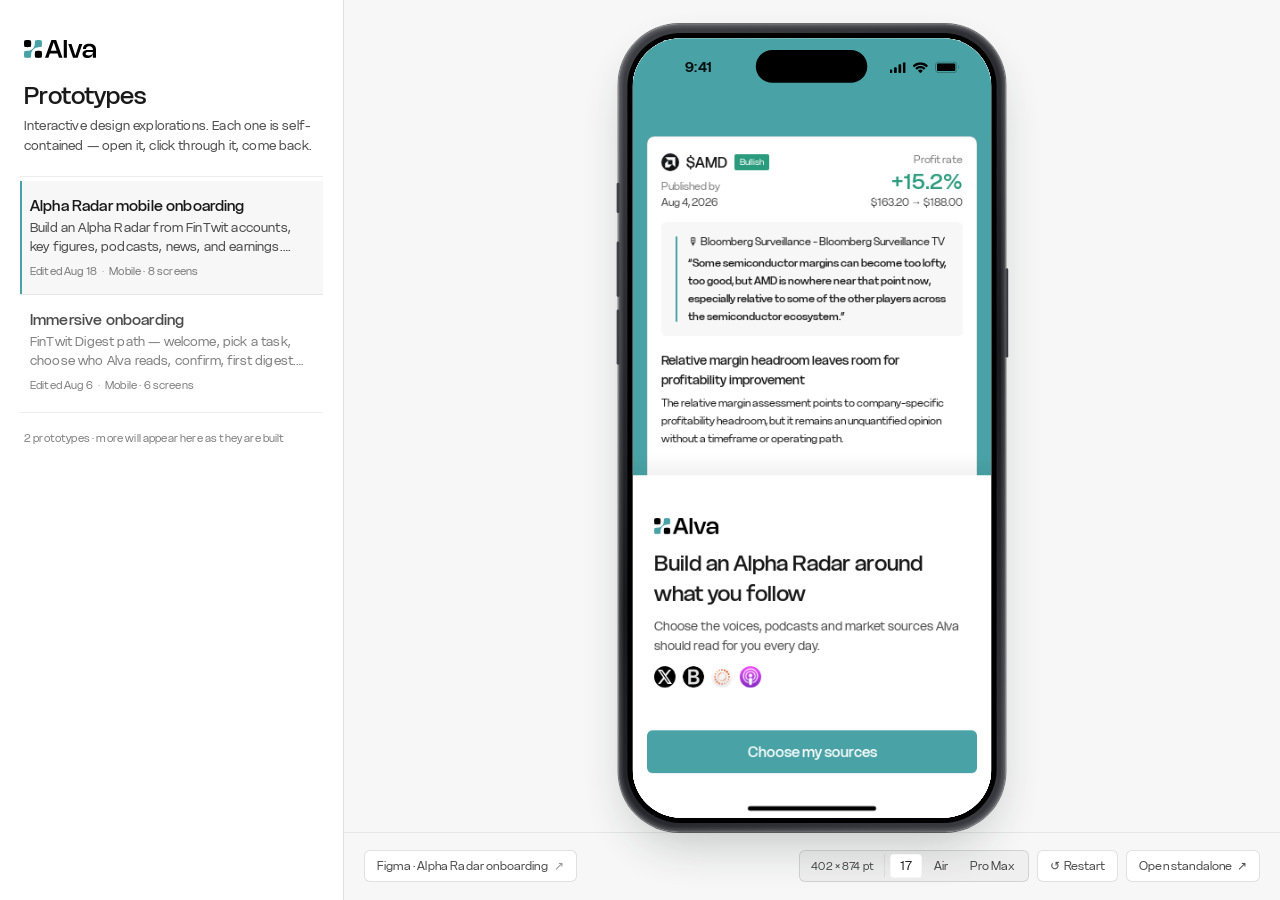
==== index.html @ 8ded88da "Flatten the shell so the mockup is the only thing with depth The page carried five gradients — two t" ====
<!DOCTYPE html>
<html lang="en">
<head>
<meta charset="UTF-8">
<meta name="viewport" content="width=device-width, initial-scale=1, viewport-fit=cover, user-scalable=no">
<title>Alva · Prototypes</title>
<meta name="description" content="Interactive design prototypes for Alva — a list on the left, the running prototype on the right.">
<meta name="theme-color" content="#ffffff">
<link rel="icon" href="assets/logo-portrait2.svg" type="image/svg+xml">
<link rel="preload" href="assets/fonts/Delight-Regular.ttf" as="font" type="font/ttf" crossorigin>
<link rel="preload" href="assets/fonts/Delight-Medium.ttf" as="font" type="font/ttf" crossorigin>
<link rel="stylesheet" href="shell.css?v=12">
</head>
<body>

<!-- ═══════════════════════════════════════════════════════════
     One page, two layouts.

     ≥ 900px  → sidebar (the list) + stage (the running prototype)
     < 900px  → two views, list ⇄ prototype, switched by the hash,
                so the browser's own back gesture is the way back

     Each prototype runs inside an iframe sized to one real iPhone
     screen — which iPhone is the device switcher's business. The bezel
     around it is drawn here, by the shell — so the prototype itself is
     always in its full-screen mode and never renders a mockup of its
     own.
     ═══════════════════════════════════════════════════════════ -->

<div class="shell" id="shell">

  <!-- ── The list ── -->
  <aside class="sidebar" id="sidebar">
    <div class="sidebar-scroll">

      <header class="sb-head">
        <div class="wordmark">
          <img src="assets/wordmark-symbol.svg" class="wm-symbol" alt="">
          <img src="assets/wordmark-text.svg" class="wm-text" alt="Alva">
        </div>
        <h1>Prototypes</h1>
        <p class="sb-sub">Interactive design explorations. Each one is self-contained — open it, click through it, come back.</p>
      </header>

      <nav class="proto-list" id="protoList" aria-label="Prototypes"></nav>

      <p class="sb-foot" id="sbFoot"></p>

    </div>
  </aside>

  <!-- ── The running prototype ── -->
  <main class="stage" id="stage">

    <div class="stage-fit" id="stageFit">
      <div class="phone" aria-hidden="false">
        <div class="phone-buttons" aria-hidden="true">
          <span class="pb pb-action"></span>
          <span class="pb pb-volup"></span>
          <span class="pb pb-voldown"></span>
          <span class="pb pb-power"></span>
        </div>
        <div class="phone-screen" id="phoneScreen">
          <!-- shell.js mounts a fresh <iframe> here on every selection -->
        </div>
      </div>
    </div>

    <!-- Desktop-only stage chrome, outside the phone -->
    <div class="stage-bar stage-bar-left">
      <a class="stage-pill" id="figmaPill" href="#" target="_blank" rel="noopener" hidden>
        <span id="figmaPillText">Figma source</span><span class="pill-ico">↗</span>
      </a>
    </div>
    <div class="stage-bar stage-bar-right">
      <div class="device-group" role="radiogroup" aria-label="Phone size" id="deviceGroup">
        <span class="dg-readout" id="deviceReadout"></span>
        <!-- shell.js renders one segment per entry in DEVICES -->
      </div>
      <div class="stage-actions">
        <button class="stage-pill" id="restartPill">↺&nbsp; Restart</button>
        <a class="stage-pill" id="standalonePill" href="#" target="_blank" rel="noopener">Open standalone&nbsp; ↗</a>
      </div>
    </div>

  </main>

</div>

<script src="shell.js?v=12"></script>
</body>
</html>
---- shell.css ----
/* ═══════════════════════════════════════════════════════════
   Alva · Prototypes — the single-page shell

   Two layouts, one page:

   ≥ 900px   sidebar (the list) + stage (the running prototype).
             The stage draws the iPhone bezel; the iframe inside it is
             exactly one phone screen, at whichever iPhone the device
             switcher is set to. --screen-w / --screen-h are the single
             source of that size; everything else derives from them.

   < 900px   two views, list ⇄ prototype, swapped by [data-view] on
             <html>. The prototype fills the viewport with no bezel and
             no added chrome — it is already running on a phone — and
             the browser's own back gesture is the way back.

   The prototypes keep their own CSS/JS and their own document, so they
   can never collide with each other or with this shell.
   ═══════════════════════════════════════════════════════════ */

@font-face {
  font-family: 'Delight';
  src: url('assets/fonts/Delight-Regular.ttf') format('truetype');
  font-weight: 400;
  font-display: swap;
}
@font-face {
  font-family: 'Delight';
  src: url('assets/fonts/Delight-Medium.ttf') format('truetype');
  font-weight: 500;
  font-display: swap;
}

:root {
  --m1: #49a3a6;
  --n9: rgba(0, 0, 0, 0.9);
  --n7: rgba(0, 0, 0, 0.7);
  --n5: rgba(0, 0, 0, 0.5);
  --n3: rgba(0, 0, 0, 0.3);
  --l07: rgba(0, 0, 0, 0.07);
  --l12: rgba(0, 0, 0, 0.12);
  --br03: rgba(0, 0, 0, 0.03);
  --r-ct-l: 8px;
  --r-btn-m: 6px;
  --ease: cubic-bezier(0.32, 0.72, 0, 1);

  --sidebar-w: 344px;

  /* The mounted device. shell.js overwrites this pair from DEVICES; the
     values here are the default (iPhone 17) so the stage is right on the
     first paint, before any script has run. */
  --screen-w: 402px;
  --screen-h: 874px;

  /* A real iPhone's bezel is a uniform border of the same thickness on
     every model in a generation, so this is a constant, not a per-device
     number — the phone box is only ever the screen plus that border. */
  --bezel: 16px;
  --phone-w: calc(var(--screen-w) + 2 * var(--bezel));
  --phone-h: calc(var(--screen-h) + 2 * var(--bezel));

  /* Flat surfaces. The page used to carry five gradients — two teal radials
     on the stage, one on the sidebar, and two vertical washes — which put
     atmosphere everywhere and so left the phone nothing to stand out
     against. The only depth on the page now is the mockup's own shadow, and
     separation is hairlines. This is a token over white, not a new colour:
     br03 lands on #f7f7f7. */
  --stage-bg: var(--br03);
}

* { margin: 0; padding: 0; box-sizing: border-box; }

html, body { height: 100%; }

body {
  font-family: 'Delight', -apple-system, 'SF Pro Text', 'Helvetica Neue', Arial, sans-serif;
  letter-spacing: 0.01em;
  color: var(--n9);
  background: #fff;
  overflow: hidden;
  -webkit-font-smoothing: antialiased;
  -webkit-tap-highlight-color: transparent;
}

img { display: block; -webkit-user-drag: none; }
button { font: inherit; color: inherit; border: 0; background: none; cursor: pointer; }
[hidden] { display: none !important; }

/* ─────────────────────────────────────────────
   Frame
   ───────────────────────────────────────────── */

.shell {
  position: fixed;
  inset: 0;
  display: grid;
  grid-template-columns: var(--sidebar-w) minmax(0, 1fr);
}

/* ─────────────────────────────────────────────
   Sidebar — the list
   ───────────────────────────────────────────── */

.sidebar {
  position: relative;
  overflow: hidden;
  border-right: 0.5px solid var(--l12);
  background: #fff;
}
.sidebar-scroll {
  height: 100%;
  overflow-y: auto;
  overscroll-behavior: contain;
  padding: 40px 20px 28px;
}

/* The header, the list and the footer are three bands, and a line is what
   says so. */
.sb-head {
  padding: 0 4px 20px;
  margin-bottom: 4px;
  border-bottom: 0.5px solid var(--l07);
}
.wordmark {
  display: flex;
  align-items: center;
  height: 18px;
  gap: 3.5px;
  margin-bottom: 22px;
}
.wm-symbol { height: 17.7px; width: auto; }
.wm-text { height: 18px; width: auto; }

.sb-head h1 {
  font-weight: 500;
  font-size: 24px;
  line-height: 32px;
  color: var(--n9);
}
.sb-sub {
  margin-top: 4px;
  font-size: 13px;
  line-height: 20px;
  color: var(--n7);
}

/* ── List items ── */

/* Rows, not cards. A stack of bordered, shadowed, rounded, gapped cards is
   four pieces of chrome saying the one thing a single hairline already
   says. */
.proto-list {
  display: flex;
  flex-direction: column;
}

.proto-item {
  display: flex;
  align-items: center;
  gap: 12px;
  padding: 14px 10px 15px;
  border: 0;
  border-bottom: 0.5px solid var(--l07);
  text-decoration: none;
  color: inherit;
  transition: background 0.15s ease, color 0.15s ease, box-shadow 0.15s ease;
}
.proto-item:last-child { border-bottom: 0; }

/* An unselected row sits back a step and brightens on hover, so the state is
   carried by text contrast rather than by a surface appearing under the
   cursor. */
.proto-item .pi-title { color: var(--n7); }
.proto-item .pi-sub { color: var(--n5); }

.proto-item:hover { background: var(--br03); }
.proto-item:hover .pi-title { color: var(--n9); }
.proto-item:focus-visible { outline: 2px solid var(--m1); outline-offset: -2px; }

/* Selected: a 2px rule on the leading edge and full-strength text. The rule
   is an inset shadow, so it costs no layout and nothing shifts. */
.proto-item[aria-current='true'] {
  background: var(--br03);
  box-shadow: inset 2px 0 0 0 var(--m1);
}
.proto-item[aria-current='true'] .pi-title { color: var(--n9); }
.proto-item[aria-current='true'] .pi-sub { color: var(--n7); }

/* spans inside an <a> must be blockified to stack */
.pi-body { display: block; flex: 1; min-width: 0; }
.pi-title, .pi-sub, .pi-meta { display: block; }

.pi-title {
  font-weight: 500;
  font-size: 15px;
  line-height: 22px;
}
.pi-sub {
  margin-top: 1px;
  font-size: 13px;
  line-height: 19px;
  display: -webkit-box;
  -webkit-line-clamp: 2;
  -webkit-box-orient: vertical;
  overflow: hidden;
}
.pi-meta {
  margin-top: 7px;
  font-size: 11px;
  line-height: 16px;
  color: var(--n5);
}
.pi-meta .dot { color: var(--n3); padding: 0 5px; }

/* the chevron is the "this navigates" cue the two-view layout needs;
   on desktop the selected row is its own indicator, so it is dropped */
.pi-go { display: none; }

.sb-foot {
  margin-top: 4px;
  padding: 16px 4px 0;
  border-top: 0.5px solid var(--l07);
  font-size: 11px;
  line-height: 18px;
  color: var(--n5);
}

/* ─────────────────────────────────────────────
   Stage — the running prototype
   ───────────────────────────────────────────── */

.stage {
  position: relative;
  display: flex;
  align-items: center;
  justify-content: center;
  overflow: hidden;
  background: var(--stage-bg);
  /* The bottom band belongs to the stage chrome. Reserving it — rather than
     letting the phone centre on the whole stage — is what keeps a pill from
     ever landing on top of the phone in a short or narrow window.

     Its size is measured, not guessed: shell.js sets --chrome-h from the
     taller of the two bars. A fixed number was right only for the row that
     happened to be there when it was written, and a narrow window wraps
     that row onto a second line. */
  padding: 24px 28px var(--chrome-h, 62px);
}

/* scaled by shell.js so the phone always fits, never blown up past 1:1 */
.stage-fit {
  width: var(--phone-w);
  height: var(--phone-h);
  flex: none;
  transform: scale(var(--fit, 1));
  transform-origin: center center;
}

.phone {
  position: relative;
  width: 100%;
  height: 100%;
  padding: var(--bezel);
  border-radius: 68px;
  background: linear-gradient(145deg, #3f4147 0%, #17181c 55%, #3a3c42 100%);
  /* The one object on the page allowed to have depth — which is the whole
     point of taking it away from everything else. Two atmospheric drop
     shadows became one, because on a flat ground a single soft shadow reads
     as "this floats" and a stack of them reads as "this page is glossy". */
  box-shadow:
    inset 0 0 3px 1px rgba(255, 255, 255, 0.28),
    inset 0 0 2px 5px rgba(255, 255, 255, 0.09),
    0 0 0 1px rgba(0, 0, 0, 0.55),
    0 24px 60px -16px rgba(23, 32, 34, 0.28);
}
.phone-buttons .pb {
  position: absolute;
  border-radius: 3px;
  background: linear-gradient(90deg, #26272b, #4c4e55 45%, #26272b);
}
.pb-action  { left: -2.5px; top: 178px; width: 3px; height: 34px; }
.pb-volup   { left: -2.5px; top: 244px; width: 3px; height: 62px; }
.pb-voldown { left: -2.5px; top: 320px; width: 3px; height: 62px; }
.pb-power   { right: -2.5px; top: 274px; width: 3px; height: 100px; }

.phone-screen {
  position: relative;
  width: var(--screen-w);
  height: var(--screen-h);
  overflow: hidden;
  border-radius: 54px;
  background: #fff;
  box-shadow: 0 0 0 6px #000;
}
.phone-screen iframe {
  display: block;
  width: 100%;
  height: 100%;
  border: 0;
  background: #fff;
  opacity: 0;
  transition: opacity 0.22s ease;
}
.phone-screen iframe.ready { opacity: 1; }

/* Empty stage — only reachable if the list is empty */
.stage-empty {
  position: absolute;
  inset: 0;
  display: grid;
  place-items: center;
  font-size: 13px;
  color: var(--n5);
}

/* ── Stage chrome (desktop only) ── */

/* One line across the reserved band, so the two clusters of controls read as
   a single toolbar rather than as pills floating in the corners — and so the
   mockup has a floor to sit above rather than ending in mid-air. */
.stage::after {
  content: '';
  position: absolute;
  right: 0;
  bottom: var(--chrome-h, 62px);
  left: 0;
  height: 0.5px;
  background: var(--l07);
  pointer-events: none;
}

.stage-bar {
  position: absolute;
  bottom: 18px;
  display: flex;
  align-items: center;
  gap: 8px;
  /* Half the stage each was right while both bars held one pill. The
     right one now carries the device switcher too, and an even split
     wraps it onto a second line on any laptop — so the ceiling is the
     room the other bar is not using, measured by shell.js. The 50% here
     is only the pre-script fallback. */
  max-width: var(--bar-max, calc(50% - 24px));
}
.stage-bar-left { left: 20px; }
.stage-bar-right {
  right: 20px;
  /* The device switcher shares this bar with the action pills. Wrapping
     rather than clipping is the narrow-window behaviour: every pill has
     overflow:hidden, so a row that overflows would silently eat a label
     instead of showing there is more. Anchored at the bottom, so it
     grows upward into the stage's own reserved band. */
  flex-wrap: wrap;
  justify-content: flex-end;
}

/* The two actions are one object as far as wrapping is concerned, so a
   narrow window breaks the bar between what you are looking at and what
   you can do to it — never through the middle of the action pair, which
   reads as a broken row rather than two tiers. */
.stage-actions {
  display: inline-flex;
  align-items: center;
  gap: 8px;
  flex: none;
}

.stage-pill {
  display: inline-flex;
  align-items: center;
  gap: 6px;
  max-width: 100%;
  padding: 6px 12px;
  border: 0.5px solid var(--l12);
  border-radius: var(--r-btn-m);
  background: #fff;
  /* Translucency + blur is a way of belonging to a busy ground. The ground
     is flat now, so the pill can simply be a pill: solid fill, hairline,
     square-ish corners. Dropping the blur also lets the text be a token —
     the old rgba(23,32,34,.55) measured 3.7:1, under AA. */
  color: var(--n7);
  font-size: 12px;
  line-height: 18px;
  text-decoration: none;
  white-space: nowrap;
  overflow: hidden;
  text-overflow: ellipsis;
  transition: color 0.2s ease, border-color 0.2s ease;
}
.stage-pill:hover { color: var(--m1); border-color: var(--m1); }
.pill-ico { flex: none; opacity: 0.6; }

/* ── Device switcher ──
   A segmented control, so all three sizes are on screen at once and
   switching is one click — the point of the control is comparing them,
   and a dropdown or a cycling button would hide the alternatives at
   exactly the moment you want to see them.

   It reads as a single object rather than three more pills, so the bar
   keeps its two levels: what you are looking at (this group) and what
   you can do to it (Restart, Open standalone). */

.device-group {
  display: inline-flex;
  align-items: center;
  gap: 2px;
  flex: none;
  padding: 3px;
  border: 0.5px solid var(--l12);
  border-radius: var(--r-btn-m);
  /* Grey track, white thumb. Inverted — white group, grey thumb — the
     selected segment is the darkest thing in the control and reads as the
     disabled one. */
  background: var(--br03);
}

.dg-readout {
  padding: 0 10px 0 8px;
  border-right: 0.5px solid var(--l07);
  margin-right: 3px;
  /* n5 measured 3.9:1 here — under AA on 11px text, which is exactly the
     size that cannot afford it. The readout stays subordinate to the
     segments by being smaller and set behind a divider, not by being
     harder to read. */
  color: var(--n7);
  font-size: 11px;
  line-height: 24px;
  white-space: nowrap;
  /* all three sizes are three digits by three digits, so tabular figures
     make the readout a fixed width — it states the size without the bar
     twitching every time you switch */
  font-variant-numeric: tabular-nums;
}

/* Nested radius is the outer minus its padding: 6 − 3 = 4, per the Alva
   nesting rule, so the segment's corner sits concentric inside the group's. */
.dg-seg {
  padding: 3px 10px;
  border-radius: 4px;
  /* System tokens, and the darker end of them: these are labels you have
     to read to choose, not decoration. The surrounding pills' own
     rgba(23,32,34,.55) measures 3.3:1, under AA — copying it here would
     have carried that into the one control whose whole job is to be
     read. */
  color: var(--n7);
  font-size: 12px;
  line-height: 18px;
  white-space: nowrap;
  transition: color 0.2s ease, background 0.2s ease, box-shadow 0.2s ease;
}
.dg-seg:hover { color: var(--m1); }
.dg-seg:focus-visible { outline: 2px solid var(--m1); outline-offset: 1px; }

.dg-seg[aria-checked='true'] {
  background: #fff;
  /* The white fill and the shadow are what say "selected" — so the text
     can be the most legible thing in the bar rather than the brand teal,
     which is only 3.0:1 on white. Selection is not carried by colour
     alone either way. */
  color: var(--n9);
  box-shadow: inset 0 0 0 0.5px var(--l07);
}

/* Below roughly 1150px the bar would rather wrap than keep the readout,
   and the selected segment already answers "which device" — the exact
   point size is the part you can afford to lose first. */
@media (max-width: 1149px) {
  .dg-readout { display: none; }
}

/* ─────────────────────────────────────────────
   Two-view layout — list ⇄ prototype
   ───────────────────────────────────────────── */

@media (max-width: 899px) {

  .shell { grid-template-columns: minmax(0, 1fr); }

  /* only one view is mounted at a time, so a phone never pays for
     the prototype's iframe while it is reading the list */
  [data-view='list'] .stage { display: none; }
  [data-view='demo'] .sidebar { display: none; }

  /* ── List view: back to full-width cards ── */

  .sidebar {
    border-right: 0;
    background: #fff;
  }
  .sidebar-scroll {
    padding: 56px 20px calc(48px + env(safe-area-inset-bottom));
    max-width: 620px;
    margin: 0 auto;
  }
  .sb-head { padding-bottom: 24px; margin-bottom: 4px; }
  .sb-head h1 { font-size: 28px; line-height: 38px; }
  .sb-sub { font-size: 14px; line-height: 22px; max-width: 42ch; }

  .proto-list { gap: 0; }

  /* Full-bleed rows on a phone: the divider runs edge to edge, so it reads as
     a list rather than as cards that happen to be touching. */
  .proto-item {
    gap: 14px;
    padding: 20px 4px;
    background: none;
    border-bottom: 0.5px solid var(--l07);
  }
  .proto-item .pi-title,
  .proto-item[aria-current='true'] .pi-title { color: var(--n9); }
  .proto-item .pi-sub,
  .proto-item[aria-current='true'] .pi-sub { color: var(--n7); }
  /* nothing is "current" while you are reading the list on a phone — the
     selected row only means something when both halves are on screen */
  .proto-item[aria-current='true'] { background: none; box-shadow: none; }
  .pi-title { font-size: 18px; line-height: 28px; }
  .pi-sub { font-size: 14px; line-height: 22px; -webkit-line-clamp: 3; }
  .pi-meta { margin-top: 10px; font-size: 12px; line-height: 20px; }

  .pi-go {
    display: grid;
    place-items: center;
    flex: none;
    width: 20px;
    height: 20px;
    opacity: 0.35;
  }
  .pi-go img { width: 9px; height: 9px; transform: rotate(135deg) scaleX(-1); }

  .sb-foot { margin-top: 4px; padding-top: 20px; font-size: 12px; line-height: 20px; }

  /* ── Prototype view: it is already running on a phone.
        No bezel, no stage chrome, nothing but the prototype. ── */

  .stage { padding: 0; }
  .stage-fit {
    width: 100%;
    height: 100%;
    transform: none;
  }
  .phone {
    padding: 0;
    border-radius: 0;
    background: none;
    box-shadow: none;
  }
  .phone-buttons,
  .stage-bar { display: none; }
  .stage::after { display: none; }
  .phone-screen {
    width: 100%;
    height: 100%;
    border-radius: 0;
    box-shadow: none;
  }
}

/* Wide-but-single-view (a narrow desktop window, a tablet in portrait):
   a phone UI stretched to 800px reads as broken, so the screen keeps its
   own width and the stage shows through around it. */
@media (min-width: 560px) and (max-width: 899px) {
  .stage { background: var(--stage-bg); }
  .phone { width: var(--screen-w); margin: 0 auto; }
}

@media (prefers-reduced-motion: reduce) {
  *, *::before, *::after {
    transition-duration: 0.01ms !important;
    animation-duration: 0.01ms !important;
  }
}
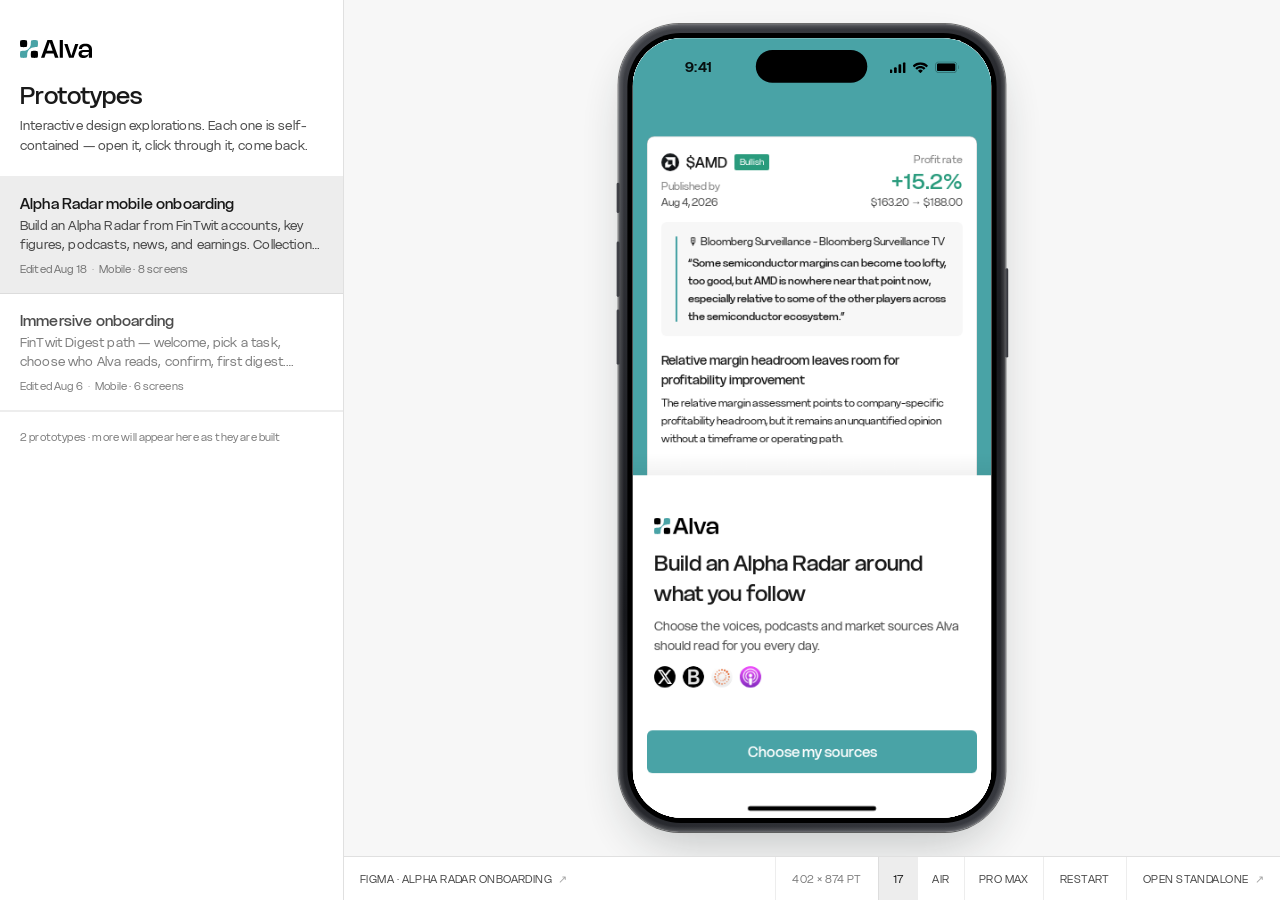
==== commit 4b9cf60d: "The cell is the control — full-bleed rows and one toolbar of cells Reference is aspensearch.com: a h" ====
--- a/index.html
+++ b/index.html
@@ -9,7 +9,7 @@
 <link rel="icon" href="assets/logo-portrait2.svg" type="image/svg+xml">
 <link rel="preload" href="assets/fonts/Delight-Regular.ttf" as="font" type="font/ttf" crossorigin>
 <link rel="preload" href="assets/fonts/Delight-Medium.ttf" as="font" type="font/ttf" crossorigin>
-<link rel="stylesheet" href="shell.css?v=12">
+<link rel="stylesheet" href="shell.css?v=13">
 </head>
 <body>
 
@@ -66,27 +66,25 @@
       </div>
     </div>
 
-    <!-- Desktop-only stage chrome, outside the phone -->
-    <div class="stage-bar stage-bar-left">
-      <a class="stage-pill" id="figmaPill" href="#" target="_blank" rel="noopener" hidden>
-        <span id="figmaPillText">Figma source</span><span class="pill-ico">↗</span>
+    <!-- Desktop-only stage chrome: one bar of cells, hairline-divided.
+         Every cell is its own target, edge to edge — no control is a small
+         thing floating inside a bigger container. -->
+    <div class="toolbar">
+      <a class="tb-cell tb-grow" id="figmaPill" href="#" target="_blank" rel="noopener" hidden>
+        <span id="figmaPillText">Figma source</span><span class="tb-ico">↗</span>
       </a>
-    </div>
-    <div class="stage-bar stage-bar-right">
-      <div class="device-group" role="radiogroup" aria-label="Phone size" id="deviceGroup">
-        <span class="dg-readout" id="deviceReadout"></span>
-        <!-- shell.js renders one segment per entry in DEVICES -->
+      <div class="tb-devices" role="radiogroup" aria-label="Phone size" id="deviceGroup">
+        <span class="tb-readout" id="deviceReadout"></span>
+        <!-- shell.js renders one cell per entry in DEVICES -->
       </div>
-      <div class="stage-actions">
-        <button class="stage-pill" id="restartPill">↺&nbsp; Restart</button>
-        <a class="stage-pill" id="standalonePill" href="#" target="_blank" rel="noopener">Open standalone&nbsp; ↗</a>
-      </div>
+      <button class="tb-cell" id="restartPill">Restart</button>
+      <a class="tb-cell" id="standalonePill" href="#" target="_blank" rel="noopener">Open standalone<span class="tb-ico">↗</span></a>
     </div>
 
   </main>
 
 </div>
 
-<script src="shell.js?v=12"></script>
+<script src="shell.js?v=13"></script>
 </body>
 </html>
--- a/shell.css
+++ b/shell.css
@@ -56,6 +56,11 @@
      every model in a generation, so this is a constant, not a per-device
      number — the phone box is only ever the screen plus that border. */
   --bezel: 16px;
+
+  /* The toolbar's height, and therefore the band the stage reserves for it.
+     A constant now — the bar is one row of cells that cannot wrap, so there
+     is nothing left to measure. */
+  --chrome-h: 44px;
   --phone-w: calc(var(--screen-w) + 2 * var(--bezel));
   --phone-h: calc(var(--screen-h) + 2 * var(--bezel));
 
@@ -111,14 +116,17 @@
   height: 100%;
   overflow-y: auto;
   overscroll-behavior: contain;
-  padding: 40px 20px 28px;
+  /* No horizontal inset here. The gutter belongs to each block, so a row's
+     fill and its divider both reach the sidebar's edges — otherwise the row
+     is a card floating in a container, which is the shape being removed. */
+  padding: 40px 0 28px;
 }
 
 /* The header, the list and the footer are three bands, and a line is what
    says so. */
 .sb-head {
-  padding: 0 4px 20px;
-  margin-bottom: 4px;
+  padding: 0 20px 20px;
+  margin-bottom: 0;
   border-bottom: 0.5px solid var(--l07);
 }
 .wordmark {
@@ -158,14 +166,14 @@
   display: flex;
   align-items: center;
   gap: 12px;
-  padding: 14px 10px 15px;
+  padding: 16px 20px;
   border: 0;
   border-bottom: 0.5px solid var(--l07);
+  border-radius: 0;
   text-decoration: none;
   color: inherit;
-  transition: background 0.15s ease, color 0.15s ease, box-shadow 0.15s ease;
-}
-.proto-item:last-child { border-bottom: 0; }
+  transition: background 0.15s ease, color 0.15s ease;
+}
 
 /* An unselected row sits back a step and brightens on hover, so the state is
    carried by text contrast rather than by a surface appearing under the
@@ -177,11 +185,10 @@
 .proto-item:hover .pi-title { color: var(--n9); }
 .proto-item:focus-visible { outline: 2px solid var(--m1); outline-offset: -2px; }
 
-/* Selected: a 2px rule on the leading edge and full-strength text. The rule
-   is an inset shadow, so it costs no layout and nothing shifts. */
+/* Selected: the cell fills, one step darker than hover. No edge marker and
+   no rule — those were extra chrome for something a fill already says. */
 .proto-item[aria-current='true'] {
-  background: var(--br03);
-  box-shadow: inset 2px 0 0 0 var(--m1);
+  background: var(--l07);
 }
 .proto-item[aria-current='true'] .pi-title { color: var(--n9); }
 .proto-item[aria-current='true'] .pi-sub { color: var(--n7); }
@@ -217,8 +224,8 @@
 .pi-go { display: none; }
 
 .sb-foot {
-  margin-top: 4px;
-  padding: 16px 4px 0;
+  margin-top: 0;
+  padding: 16px 20px 0;
   border-top: 0.5px solid var(--l07);
   font-size: 11px;
   line-height: 18px;
@@ -244,7 +251,7 @@
      taller of the two bars. A fixed number was right only for the row that
      happened to be there when it was written, and a narrow window wraps
      that row onto a second line. */
-  padding: 24px 28px var(--chrome-h, 62px);
+  padding: 24px 28px calc(var(--chrome-h) + 24px);
 }
 
 /* scaled by shell.js so the phone always fits, never blown up past 1:1 */
@@ -313,159 +320,100 @@
   color: var(--n5);
 }
 
-/* ── Stage chrome (desktop only) ── */
-
-/* One line across the reserved band, so the two clusters of controls read as
-   a single toolbar rather than as pills floating in the corners — and so the
-   mockup has a floor to sit above rather than ending in mid-air. */
-.stage::after {
-  content: '';
+/* ── Stage chrome: one toolbar of cells ──
+
+   The reference is aspensearch.com: a hard grid of full-bleed cells divided
+   by hairlines, zero radius, no border on the target itself, no shadow, and
+   — the rule that drives all of it — **the cell IS the control**. There is
+   never a small button sitting inside a larger container, because the
+   container would then be decoration with a target hidden in it.
+
+   This replaces two clusters of rounded pills floating in the corners. It
+   also deletes machinery: a single flex row whose first cell grows cannot
+   wrap, so the bar-width measuring and the wrap handling are both gone. */
+
+.toolbar {
   position: absolute;
   right: 0;
-  bottom: var(--chrome-h, 62px);
+  bottom: 0;
   left: 0;
-  height: 0.5px;
-  background: var(--l07);
-  pointer-events: none;
-}
-
-.stage-bar {
-  position: absolute;
-  bottom: 18px;
   display: flex;
-  align-items: center;
-  gap: 8px;
-  /* Half the stage each was right while both bars held one pill. The
-     right one now carries the device switcher too, and an even split
-     wraps it onto a second line on any laptop — so the ceiling is the
-     room the other bar is not using, measured by shell.js. The 50% here
-     is only the pre-script fallback. */
-  max-width: var(--bar-max, calc(50% - 24px));
-}
-.stage-bar-left { left: 20px; }
-.stage-bar-right {
-  right: 20px;
-  /* The device switcher shares this bar with the action pills. Wrapping
-     rather than clipping is the narrow-window behaviour: every pill has
-     overflow:hidden, so a row that overflows would silently eat a label
-     instead of showing there is more. Anchored at the bottom, so it
-     grows upward into the stage's own reserved band. */
-  flex-wrap: wrap;
-  justify-content: flex-end;
-}
-
-/* The two actions are one object as far as wrapping is concerned, so a
-   narrow window breaks the bar between what you are looking at and what
-   you can do to it — never through the middle of the action pair, which
-   reads as a broken row rather than two tiers. */
-.stage-actions {
-  display: inline-flex;
-  align-items: center;
-  gap: 8px;
-  flex: none;
-}
-
-.stage-pill {
+  align-items: stretch;
+  height: var(--chrome-h);
+  border-top: 0.5px solid var(--l12);
+  background: #fff;
+}
+
+.tb-cell,
+.tb-readout,
+.tb-seg {
   display: inline-flex;
   align-items: center;
   gap: 6px;
-  max-width: 100%;
-  padding: 6px 12px;
-  border: 0.5px solid var(--l12);
-  border-radius: var(--r-btn-m);
-  background: #fff;
-  /* Translucency + blur is a way of belonging to a busy ground. The ground
-     is flat now, so the pill can simply be a pill: solid fill, hairline,
-     square-ish corners. Dropping the blur also lets the text be a token —
-     the old rgba(23,32,34,.55) measured 3.7:1, under AA. */
+  flex: none;
+  padding: 0 16px;
+  border: 0;
+  border-left: 0.5px solid var(--l07);
+  border-radius: 0;
+  background: none;
+  /* The micro-label register of the reference: uppercase, 11px, tight. It
+     reads as a toolbar rather than as a row of buttons. */
   color: var(--n7);
-  font-size: 12px;
-  line-height: 18px;
+  font-size: 11px;
+  letter-spacing: 0.04em;
+  text-transform: uppercase;
   text-decoration: none;
   white-space: nowrap;
+  transition: background 0.15s ease, color 0.15s ease;
+}
+.toolbar > :first-child { border-left: 0; }
+
+/* The Figma cell takes the slack, so the bar is always full and the actions
+   stay hard against the right edge. Its label is the only thing here long
+   enough to need truncating. */
+.tb-grow {
+  flex: 1 1 auto;
+  min-width: 0;
+  overflow: hidden;
+}
+.tb-grow > span:first-child {
   overflow: hidden;
   text-overflow: ellipsis;
-  transition: color 0.2s ease, border-color 0.2s ease;
-}
-.stage-pill:hover { color: var(--m1); border-color: var(--m1); }
-.pill-ico { flex: none; opacity: 0.6; }
-
-/* ── Device switcher ──
-   A segmented control, so all three sizes are on screen at once and
-   switching is one click — the point of the control is comparing them,
-   and a dropdown or a cycling button would hide the alternatives at
-   exactly the moment you want to see them.
-
-   It reads as a single object rather than three more pills, so the bar
-   keeps its two levels: what you are looking at (this group) and what
-   you can do to it (Restart, Open standalone). */
-
-.device-group {
-  display: inline-flex;
-  align-items: center;
-  gap: 2px;
+}
+
+.tb-cell:hover { background: var(--br03); color: var(--n9); }
+.tb-cell:focus-visible { outline: 2px solid var(--m1); outline-offset: -2px; }
+.tb-ico { flex: none; opacity: 0.5; text-transform: none; }
+
+/* Device switcher — three cells, same hairlines as everything else. Not a
+   track with a thumb: that was a container with a small button in it. */
+.tb-devices {
+  display: flex;
+  align-items: stretch;
   flex: none;
-  padding: 3px;
-  border: 0.5px solid var(--l12);
-  border-radius: var(--r-btn-m);
-  /* Grey track, white thumb. Inverted — white group, grey thumb — the
-     selected segment is the darkest thing in the control and reads as the
-     disabled one. */
-  background: var(--br03);
-}
-
-.dg-readout {
-  padding: 0 10px 0 8px;
-  border-right: 0.5px solid var(--l07);
-  margin-right: 3px;
-  /* n5 measured 3.9:1 here — under AA on 11px text, which is exactly the
-     size that cannot afford it. The readout stays subordinate to the
-     segments by being smaller and set behind a divider, not by being
-     harder to read. */
-  color: var(--n7);
-  font-size: 11px;
-  line-height: 24px;
-  white-space: nowrap;
-  /* all three sizes are three digits by three digits, so tabular figures
-     make the readout a fixed width — it states the size without the bar
-     twitching every time you switch */
+}
+.tb-readout {
+  color: var(--n5);
+  /* every size is three digits by three digits, so tabular figures keep the
+     bar from twitching on switch */
   font-variant-numeric: tabular-nums;
 }
-
-/* Nested radius is the outer minus its padding: 6 − 3 = 4, per the Alva
-   nesting rule, so the segment's corner sits concentric inside the group's. */
-.dg-seg {
-  padding: 3px 10px;
-  border-radius: 4px;
-  /* System tokens, and the darker end of them: these are labels you have
-     to read to choose, not decoration. The surrounding pills' own
-     rgba(23,32,34,.55) measures 3.3:1, under AA — copying it here would
-     have carried that into the one control whose whole job is to be
-     read. */
-  color: var(--n7);
-  font-size: 12px;
-  line-height: 18px;
-  white-space: nowrap;
-  transition: color 0.2s ease, background 0.2s ease, box-shadow 0.2s ease;
-}
-.dg-seg:hover { color: var(--m1); }
-.dg-seg:focus-visible { outline: 2px solid var(--m1); outline-offset: 1px; }
-
-.dg-seg[aria-checked='true'] {
-  background: #fff;
-  /* The white fill and the shadow are what say "selected" — so the text
-     can be the most legible thing in the bar rather than the brand teal,
-     which is only 3.0:1 on white. Selection is not carried by colour
-     alone either way. */
+.tb-seg {
+  padding: 0 14px;
+  cursor: pointer;
+}
+.tb-seg:hover { background: var(--br03); color: var(--n9); }
+.tb-seg:focus-visible { outline: 2px solid var(--m1); outline-offset: -2px; }
+.tb-seg[aria-checked='true'] {
+  background: var(--l07);
   color: var(--n9);
-  box-shadow: inset 0 0 0 0.5px var(--l07);
-}
-
-/* Below roughly 1150px the bar would rather wrap than keep the readout,
-   and the selected segment already answers "which device" — the exact
-   point size is the part you can afford to lose first. */
-@media (max-width: 1149px) {
-  .dg-readout { display: none; }
+}
+
+/* Below roughly 1080px the readout is the first thing to go — the selected
+   cell already answers "which device", and the exact point size is the
+   affordable loss. */
+@media (max-width: 1079px) {
+  .tb-readout { display: none; }
 }
 
 /* ─────────────────────────────────────────────
@@ -488,11 +436,11 @@
     background: #fff;
   }
   .sidebar-scroll {
-    padding: 56px 20px calc(48px + env(safe-area-inset-bottom));
+    padding: 56px 0 calc(48px + env(safe-area-inset-bottom));
     max-width: 620px;
     margin: 0 auto;
   }
-  .sb-head { padding-bottom: 24px; margin-bottom: 4px; }
+  .sb-head { padding: 0 20px 24px; margin-bottom: 0; }
   .sb-head h1 { font-size: 28px; line-height: 38px; }
   .sb-sub { font-size: 14px; line-height: 22px; max-width: 42ch; }
 
@@ -502,7 +450,7 @@
      a list rather than as cards that happen to be touching. */
   .proto-item {
     gap: 14px;
-    padding: 20px 4px;
+    padding: 20px;
     background: none;
     border-bottom: 0.5px solid var(--l07);
   }
@@ -527,7 +475,7 @@
   }
   .pi-go img { width: 9px; height: 9px; transform: rotate(135deg) scaleX(-1); }
 
-  .sb-foot { margin-top: 4px; padding-top: 20px; font-size: 12px; line-height: 20px; }
+  .sb-foot { margin-top: 0; padding: 20px 20px 0; font-size: 12px; line-height: 20px; }
 
   /* ── Prototype view: it is already running on a phone.
         No bezel, no stage chrome, nothing but the prototype. ── */
@@ -545,8 +493,7 @@
     box-shadow: none;
   }
   .phone-buttons,
-  .stage-bar { display: none; }
-  .stage::after { display: none; }
+  .toolbar { display: none; }
   .phone-screen {
     width: 100%;
     height: 100%;
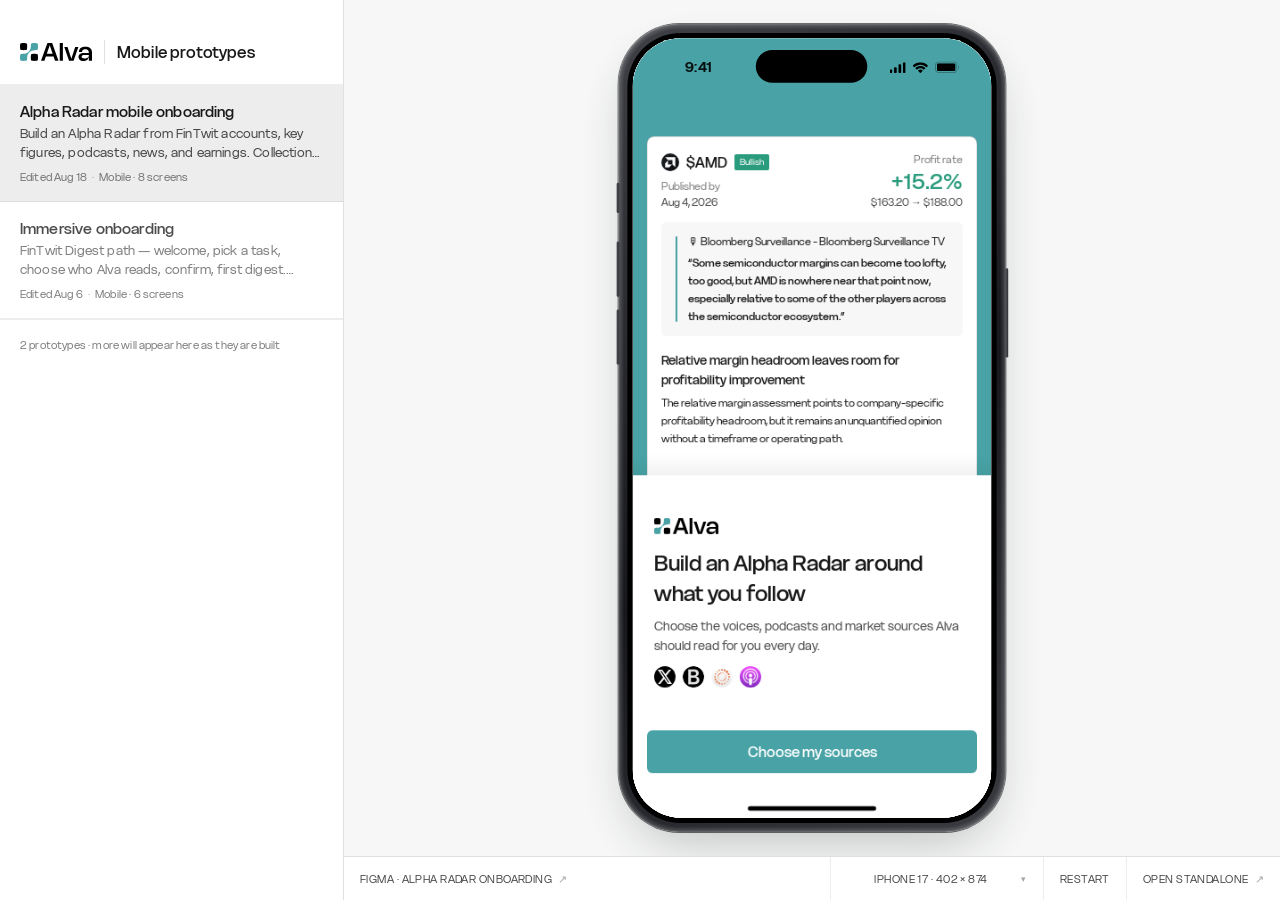
==== commit 764c9ddc: "Card clears the status bar; device picker becomes a dropdown; one-line identity Three changes.  **Th" ====
--- a/index.html
+++ b/index.html
@@ -3,13 +3,13 @@
 <head>
 <meta charset="UTF-8">
 <meta name="viewport" content="width=device-width, initial-scale=1, viewport-fit=cover, user-scalable=no">
-<title>Alva · Prototypes</title>
-<meta name="description" content="Interactive design prototypes for Alva — a list on the left, the running prototype on the right.">
+<title>Alva · Mobile prototypes</title>
+<meta name="description" content="Interactive mobile design prototypes for Alva — a list on the left, the running prototype on the right.">
 <meta name="theme-color" content="#ffffff">
 <link rel="icon" href="assets/logo-portrait2.svg" type="image/svg+xml">
 <link rel="preload" href="assets/fonts/Delight-Regular.ttf" as="font" type="font/ttf" crossorigin>
 <link rel="preload" href="assets/fonts/Delight-Medium.ttf" as="font" type="font/ttf" crossorigin>
-<link rel="stylesheet" href="shell.css?v=13">
+<link rel="stylesheet" href="shell.css?v=15">
 </head>
 <body>
 
@@ -38,8 +38,7 @@
           <img src="assets/wordmark-symbol.svg" class="wm-symbol" alt="">
           <img src="assets/wordmark-text.svg" class="wm-text" alt="Alva">
         </div>
-        <h1>Prototypes</h1>
-        <p class="sb-sub">Interactive design explorations. Each one is self-contained — open it, click through it, come back.</p>
+        <h1>Mobile prototypes</h1>
       </header>
 
       <nav class="proto-list" id="protoList" aria-label="Prototypes"></nav>
@@ -73,9 +72,17 @@
       <a class="tb-cell tb-grow" id="figmaPill" href="#" target="_blank" rel="noopener" hidden>
         <span id="figmaPillText">Figma source</span><span class="tb-ico">↗</span>
       </a>
-      <div class="tb-devices" role="radiogroup" aria-label="Phone size" id="deviceGroup">
-        <span class="tb-readout" id="deviceReadout"></span>
-        <!-- shell.js renders one cell per entry in DEVICES -->
+      <div class="tb-select" id="deviceGroup">
+        <button class="tb-cell tb-trigger" id="deviceTrigger"
+                aria-haspopup="listbox" aria-expanded="false" aria-label="Phone size">
+          <span class="tb-label">
+            <span class="tb-sizer" id="deviceSizer" aria-hidden="true"></span>
+            <span id="deviceLabel"></span>
+          </span><span class="tb-caret" aria-hidden="true">▾</span>
+        </button>
+        <div class="tb-menu" id="deviceMenu" role="listbox" aria-label="Phone size" hidden>
+          <!-- shell.js renders one option per entry in DEVICES -->
+        </div>
       </div>
       <button class="tb-cell" id="restartPill">Restart</button>
       <a class="tb-cell" id="standalonePill" href="#" target="_blank" rel="noopener">Open standalone<span class="tb-ico">↗</span></a>
@@ -85,6 +92,6 @@
 
 </div>
 
-<script src="shell.js?v=13"></script>
+<script src="shell.js?v=15"></script>
 </body>
 </html>
--- a/shell.css
+++ b/shell.css
@@ -124,32 +124,37 @@
 
 /* The header, the list and the footer are three bands, and a line is what
    says so. */
+/* Brand and page on one line, divided by a rule. Two rows of identity plus a
+   two-line subtitle was three horizontal breaks before the list started; the
+   rule marks brand-vs-page without implying they are the same kind of thing,
+   which is what a dot-separated line would have done (U11). */
 .sb-head {
+  display: flex;
+  align-items: center;
+  gap: 12px;
   padding: 0 20px 20px;
-  margin-bottom: 0;
   border-bottom: 0.5px solid var(--l07);
 }
 .wordmark {
   display: flex;
   align-items: center;
+  flex: none;
   height: 18px;
   gap: 3.5px;
-  margin-bottom: 22px;
 }
 .wm-symbol { height: 17.7px; width: auto; }
 .wm-text { height: 18px; width: auto; }
 
+/* Sized to sit level with the 18px wordmark rather than to be a page
+   heading — the mockup is what the page is about. */
 .sb-head h1 {
+  padding-left: 12px;
+  border-left: 0.5px solid var(--l12);
+  color: var(--n9);
+  font-size: 16px;
   font-weight: 500;
-  font-size: 24px;
-  line-height: 32px;
-  color: var(--n9);
-}
-.sb-sub {
-  margin-top: 4px;
-  font-size: 13px;
-  line-height: 20px;
-  color: var(--n7);
+  line-height: 24px;
+  white-space: nowrap;
 }
 
 /* ── List items ── */
@@ -344,9 +349,7 @@
   background: #fff;
 }
 
-.tb-cell,
-.tb-readout,
-.tb-seg {
+.tb-cell {
   display: inline-flex;
   align-items: center;
   gap: 6px;
@@ -385,36 +388,89 @@
 .tb-cell:focus-visible { outline: 2px solid var(--m1); outline-offset: -2px; }
 .tb-ico { flex: none; opacity: 0.5; text-transform: none; }
 
-/* Device switcher — three cells, same hairlines as everything else. Not a
-   track with a thumb: that was a container with a small button in it. */
-.tb-devices {
-  display: flex;
-  align-items: stretch;
+/* Device switcher — one cell that opens a menu.
+
+   It was a readout cell plus three segment cells: four cells to express one
+   choice, and the size and the model were separated across two of them. One
+   cell now states both ("iPhone 17 Pro Max · 440 × 956") and the menu is
+   where the alternatives live.
+
+   The menu is the exception U13 allows: it floats over content it does not
+   own, so it carries its own hairline and fill. It still has no radius and
+   no shadow, and it is exactly the trigger's width — it reads as the cell
+   extending upward rather than as a panel arriving from somewhere. */
+
+.tb-select {
+  position: relative;
+  display: flex;
   flex: none;
 }
-.tb-readout {
+
+.tb-trigger {
+  /* the digits are three-by-three in every entry, so tabular figures hold
+     the size half steady */
+  font-variant-numeric: tabular-nums;
+}
+
+/* Tabular figures only fix the digits. The model name still varies — 
+   "iPhone 17" to "iPhone 17 Pro Max" swung this cell 55px and shoved the
+   Figma cell along with it. So the label is a one-cell grid holding both the
+   real text and an invisible copy of the LONGEST possible label, and the
+   longest one sets the width. shell.js fills the sizer from DEVICES, so it
+   cannot go stale when a device is added. */
+.tb-label { display: grid; }
+.tb-label > * { grid-area: 1 / 1; }
+.tb-sizer { visibility: hidden; }
+.tb-trigger[aria-expanded='true'] { background: var(--br03); color: var(--n9); }
+.tb-caret {
+  flex: none;
+  opacity: 0.5;
+  font-size: 9px;
+  transition: transform 0.15s ease;
+}
+.tb-trigger[aria-expanded='true'] .tb-caret { transform: rotate(180deg); }
+
+.tb-menu {
+  position: absolute;
+  right: 0;
+  bottom: 100%;
+  left: 0;
+  z-index: 5;
+  display: flex;
+  flex-direction: column;
+  border: 0.5px solid var(--l12);
+  border-bottom: 0;
+  background: #fff;
+}
+
+.tb-option {
+  display: flex;
+  align-items: center;
+  justify-content: space-between;
+  gap: 16px;
+  padding: 0 16px;
+  height: 40px;
+  border: 0;
+  border-bottom: 0.5px solid var(--l07);
+  border-radius: 0;
+  background: none;
+  color: var(--n7);
+  font-size: 11px;
+  letter-spacing: 0.04em;
+  text-transform: uppercase;
+  white-space: nowrap;
+  cursor: pointer;
+  transition: background 0.15s ease, color 0.15s ease;
+}
+.tb-option:last-child { border-bottom: 0; }
+.tb-option:hover { background: var(--br03); color: var(--n9); }
+.tb-option:focus-visible { outline: 2px solid var(--m1); outline-offset: -2px; }
+.tb-option[aria-selected='true'] { background: var(--l07); color: var(--n9); }
+.tb-option .opt-size {
   color: var(--n5);
-  /* every size is three digits by three digits, so tabular figures keep the
-     bar from twitching on switch */
   font-variant-numeric: tabular-nums;
 }
-.tb-seg {
-  padding: 0 14px;
-  cursor: pointer;
-}
-.tb-seg:hover { background: var(--br03); color: var(--n9); }
-.tb-seg:focus-visible { outline: 2px solid var(--m1); outline-offset: -2px; }
-.tb-seg[aria-checked='true'] {
-  background: var(--l07);
-  color: var(--n9);
-}
-
-/* Below roughly 1080px the readout is the first thing to go — the selected
-   cell already answers "which device", and the exact point size is the
-   affordable loss. */
-@media (max-width: 1079px) {
-  .tb-readout { display: none; }
-}
+.tb-option[aria-selected='true'] .opt-size { color: var(--n7); }
 
 /* ─────────────────────────────────────────────
    Two-view layout — list ⇄ prototype
@@ -440,9 +496,8 @@
     max-width: 620px;
     margin: 0 auto;
   }
-  .sb-head { padding: 0 20px 24px; margin-bottom: 0; }
-  .sb-head h1 { font-size: 28px; line-height: 38px; }
-  .sb-sub { font-size: 14px; line-height: 22px; max-width: 42ch; }
+  .sb-head { padding: 0 20px 24px; }
+  .sb-head h1 { font-size: 18px; line-height: 26px; }
 
   .proto-list { gap: 0; }
 
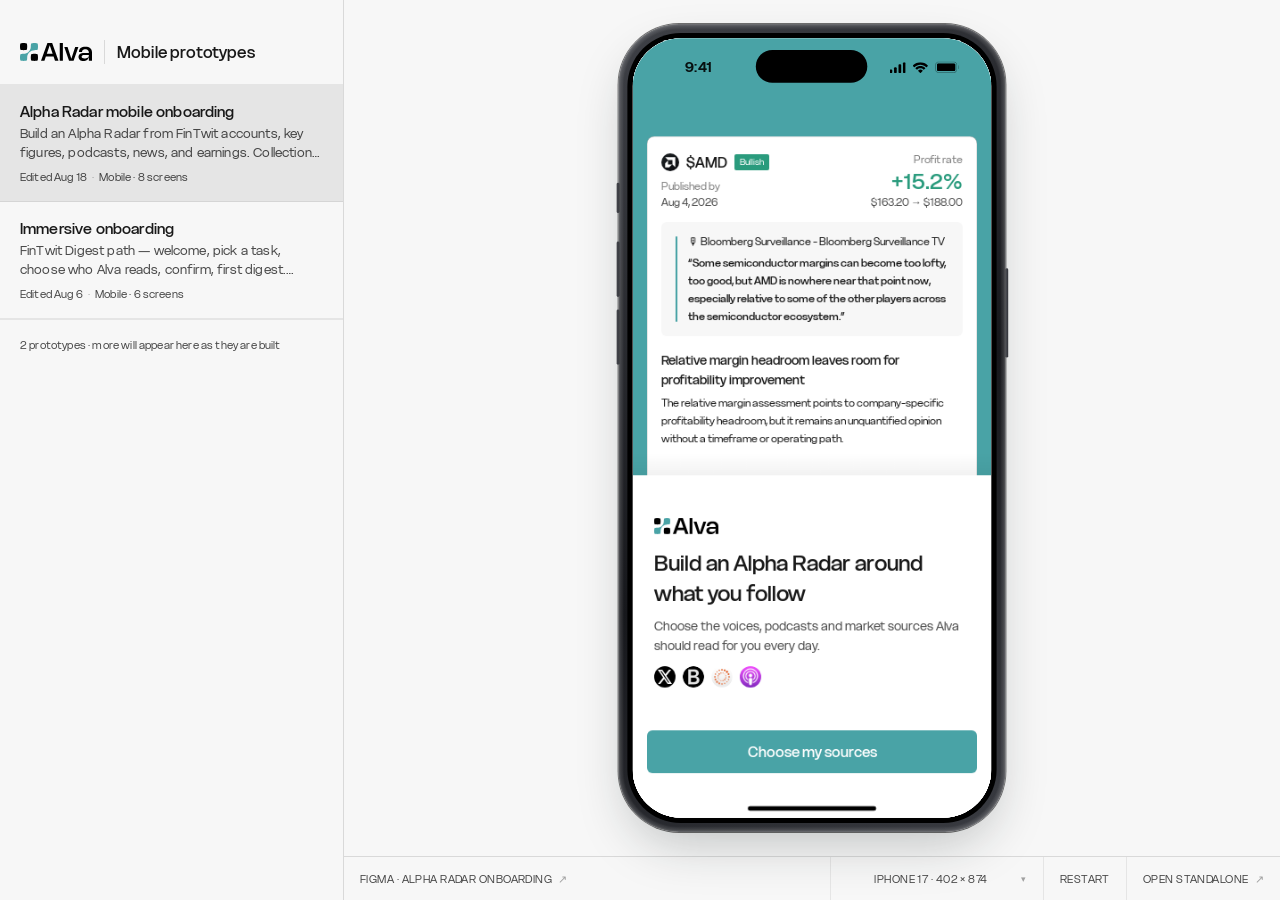
==== commit fc53c794: "One ground for the page; the selected row is the only fill The sidebar and the toolbar were white pa" ====
--- a/index.html
+++ b/index.html
@@ -5,11 +5,11 @@
 <meta name="viewport" content="width=device-width, initial-scale=1, viewport-fit=cover, user-scalable=no">
 <title>Alva · Mobile prototypes</title>
 <meta name="description" content="Interactive mobile design prototypes for Alva — a list on the left, the running prototype on the right.">
-<meta name="theme-color" content="#ffffff">
+<meta name="theme-color" content="#f7f7f7">
 <link rel="icon" href="assets/logo-portrait2.svg" type="image/svg+xml">
 <link rel="preload" href="assets/fonts/Delight-Regular.ttf" as="font" type="font/ttf" crossorigin>
 <link rel="preload" href="assets/fonts/Delight-Medium.ttf" as="font" type="font/ttf" crossorigin>
-<link rel="stylesheet" href="shell.css?v=15">
+<link rel="stylesheet" href="shell.css?v=17">
 </head>
 <body>
 
@@ -92,6 +92,6 @@
 
 </div>
 
-<script src="shell.js?v=15"></script>
+<script src="shell.js?v=17"></script>
 </body>
 </html>
--- a/shell.css
+++ b/shell.css
@@ -64,13 +64,21 @@
   --phone-w: calc(var(--screen-w) + 2 * var(--bezel));
   --phone-h: calc(var(--screen-h) + 2 * var(--bezel));
 
-  /* Flat surfaces. The page used to carry five gradients — two teal radials
-     on the stage, one on the sidebar, and two vertical washes — which put
-     atmosphere everywhere and so left the phone nothing to stand out
-     against. The only depth on the page now is the mockup's own shadow, and
-     separation is hairlines. This is a token over white, not a new colour:
-     br03 lands on #f7f7f7. */
-  --stage-bg: var(--br03);
+  /* ONE ground for the whole page — sidebar, stage and toolbar alike. They
+     are not separate surfaces that happen to be the same colour; they are
+     one surface with hairlines drawn on it, which is why none of them sets a
+     background of its own.
+
+     This is the design system's `background/b0` with `content/br03` over it,
+     flattened. It has to be flat rather than the token layered on white,
+     because the one thing that cannot be translucent is the dropdown — an
+     overlay has to be opaque or the toolbar reads through it — and having
+     the overlay and the page derive from two different expressions of the
+     same colour is how they drift apart. So: one value, named once.
+
+     Not white, deliberately. The phone's screen is the only white surface on
+     the page, and that is what makes it read as the object. */
+  --ground: #f7f7f7;
 }
 
 * { margin: 0; padding: 0; box-sizing: border-box; }
@@ -81,7 +89,7 @@
   font-family: 'Delight', -apple-system, 'SF Pro Text', 'Helvetica Neue', Arial, sans-serif;
   letter-spacing: 0.01em;
   color: var(--n9);
-  background: #fff;
+  background: var(--ground);
   overflow: hidden;
   -webkit-font-smoothing: antialiased;
   -webkit-tap-highlight-color: transparent;
@@ -109,8 +117,8 @@
 .sidebar {
   position: relative;
   overflow: hidden;
+  /* the hairline is the only thing separating it from the stage */
   border-right: 0.5px solid var(--l12);
-  background: #fff;
 }
 .sidebar-scroll {
   height: 100%;
@@ -180,23 +188,28 @@
   transition: background 0.15s ease, color 0.15s ease;
 }
 
-/* An unselected row sits back a step and brightens on hover, so the state is
-   carried by text contrast rather than by a surface appearing under the
-   cursor. */
-.proto-item .pi-title { color: var(--n7); }
-.proto-item .pi-sub { color: var(--n5); }
-
-.proto-item:hover { background: var(--br03); }
-.proto-item:hover .pi-title { color: var(--n9); }
+/* One text ladder, the same in both states: 15/Medium, 13, 11. Hierarchy
+   inside the row is size and weight; STATE is the fill and nothing else.
+   Dimming an unselected row to n5 read as hierarchy but measured 3.9:1 on
+   this ground — under AA on the two smallest lines, which are the ones that
+   can least afford it. */
+.proto-item .pi-title { color: var(--n9); }
+.proto-item .pi-sub { color: var(--n7); }
+
+/* Hover underlines the title. The selected row is the one fill on this page,
+   so a second fill appearing under the cursor would compete with it — and
+   read as selection wherever the pointer happened to be. These rows are
+   links, so an underline is both the honest affordance and free of colour. */
+.proto-item:hover .pi-title { text-decoration: underline; text-underline-offset: 2px; }
 .proto-item:focus-visible { outline: 2px solid var(--m1); outline-offset: -2px; }
 
-/* Selected: the cell fills, one step darker than hover. No edge marker and
-   no rule — those were extra chrome for something a fill already says. */
+/* The only background on the page that differs from the ground. l07 over the
+   ground lands on #e6e6e6 — clearly a step down from #f7f7f7 without needing
+   a border, a rule or a shadow to help it, and it is the whole of the
+   selected state. */
 .proto-item[aria-current='true'] {
   background: var(--l07);
 }
-.proto-item[aria-current='true'] .pi-title { color: var(--n9); }
-.proto-item[aria-current='true'] .pi-sub { color: var(--n7); }
 
 /* spans inside an <a> must be blockified to stack */
 .pi-body { display: block; flex: 1; min-width: 0; }
@@ -220,7 +233,7 @@
   margin-top: 7px;
   font-size: 11px;
   line-height: 16px;
-  color: var(--n5);
+  color: var(--n7);
 }
 .pi-meta .dot { color: var(--n3); padding: 0 5px; }
 
@@ -234,7 +247,7 @@
   border-top: 0.5px solid var(--l07);
   font-size: 11px;
   line-height: 18px;
-  color: var(--n5);
+  color: var(--n7);
 }
 
 /* ─────────────────────────────────────────────
@@ -247,7 +260,6 @@
   align-items: center;
   justify-content: center;
   overflow: hidden;
-  background: var(--stage-bg);
   /* The bottom band belongs to the stage chrome. Reserving it — rather than
      letting the phone centre on the whole stage — is what keeps a pill from
      ever landing on top of the phone in a short or narrow window.
@@ -322,7 +334,7 @@
   display: grid;
   place-items: center;
   font-size: 13px;
-  color: var(--n5);
+  color: var(--n7);
 }
 
 /* ── Stage chrome: one toolbar of cells ──
@@ -345,8 +357,8 @@
   display: flex;
   align-items: stretch;
   height: var(--chrome-h);
+  /* same ground as everything else; the hairline is the separation */
   border-top: 0.5px solid var(--l12);
-  background: #fff;
 }
 
 .tb-cell {
@@ -384,7 +396,7 @@
   text-overflow: ellipsis;
 }
 
-.tb-cell:hover { background: var(--br03); color: var(--n9); }
+.tb-cell:hover { color: var(--n9); }
 .tb-cell:focus-visible { outline: 2px solid var(--m1); outline-offset: -2px; }
 .tb-ico { flex: none; opacity: 0.5; text-transform: none; }
 
@@ -421,7 +433,7 @@
 .tb-label { display: grid; }
 .tb-label > * { grid-area: 1 / 1; }
 .tb-sizer { visibility: hidden; }
-.tb-trigger[aria-expanded='true'] { background: var(--br03); color: var(--n9); }
+.tb-trigger[aria-expanded='true'] { color: var(--n9); }
 .tb-caret {
   flex: none;
   opacity: 0.5;
@@ -440,7 +452,8 @@
   flex-direction: column;
   border: 0.5px solid var(--l12);
   border-bottom: 0;
-  background: #fff;
+  /* opaque, or the toolbar reads through it */
+  background: var(--ground);
 }
 
 .tb-option {
@@ -463,14 +476,15 @@
   transition: background 0.15s ease, color 0.15s ease;
 }
 .tb-option:last-child { border-bottom: 0; }
-.tb-option:hover { background: var(--br03); color: var(--n9); }
+.tb-option:hover { color: var(--n9); }
 .tb-option:focus-visible { outline: 2px solid var(--m1); outline-offset: -2px; }
 .tb-option[aria-selected='true'] { background: var(--l07); color: var(--n9); }
 .tb-option .opt-size {
-  color: var(--n5);
+  /* subordinate by being right-aligned across a gap, not by being fainter —
+     n5 measures 3.9:1 on this ground */
+  color: var(--n7);
   font-variant-numeric: tabular-nums;
 }
-.tb-option[aria-selected='true'] .opt-size { color: var(--n7); }
 
 /* ─────────────────────────────────────────────
    Two-view layout — list ⇄ prototype
@@ -489,7 +503,6 @@
 
   .sidebar {
     border-right: 0;
-    background: #fff;
   }
   .sidebar-scroll {
     padding: 56px 0 calc(48px + env(safe-area-inset-bottom));
@@ -561,7 +574,6 @@
    a phone UI stretched to 800px reads as broken, so the screen keeps its
    own width and the stage shows through around it. */
 @media (min-width: 560px) and (max-width: 899px) {
-  .stage { background: var(--stage-bg); }
   .phone { width: var(--screen-w); margin: 0 auto; }
 }
 
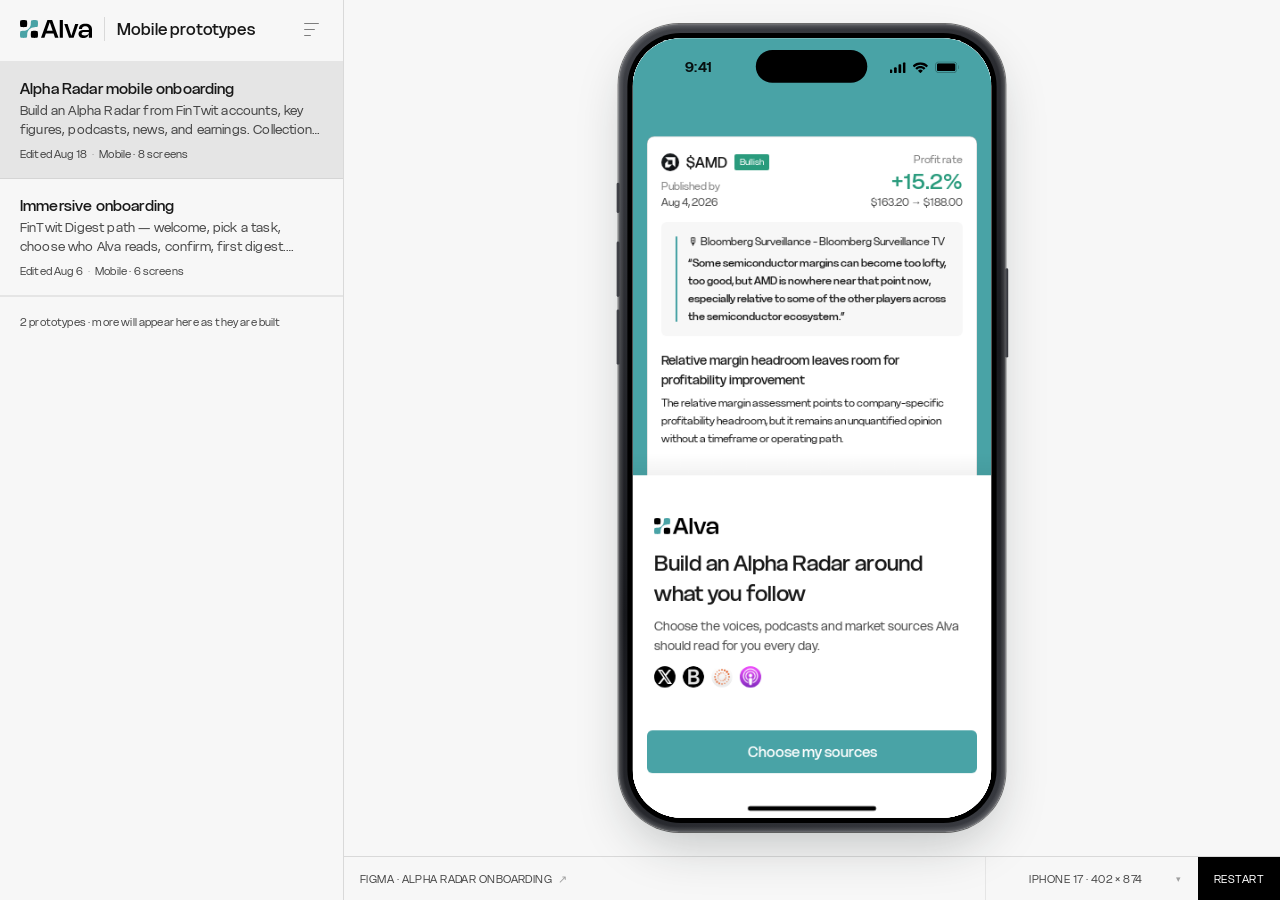
==== commit 78216366: "Restart goes black; Open standalone becomes a sidebar toggle Three changes, all in the same directio" ====
--- a/index.html
+++ b/index.html
@@ -9,7 +9,7 @@
 <link rel="icon" href="assets/logo-portrait2.svg" type="image/svg+xml">
 <link rel="preload" href="assets/fonts/Delight-Regular.ttf" as="font" type="font/ttf" crossorigin>
 <link rel="preload" href="assets/fonts/Delight-Medium.ttf" as="font" type="font/ttf" crossorigin>
-<link rel="stylesheet" href="shell.css?v=17">
+<link rel="stylesheet" href="shell.css?v=19">
 </head>
 <body>
 
@@ -39,6 +39,10 @@
           <img src="assets/wordmark-text.svg" class="wm-text" alt="Alva">
         </div>
         <h1>Mobile prototypes</h1>
+        <button class="sb-toggle" id="sidebarToggle" aria-expanded="true"
+                aria-controls="sidebar" aria-label="Collapse the list">
+          <img src="assets/icon-menu.svg" alt="">
+        </button>
       </header>
 
       <nav class="proto-list" id="protoList" aria-label="Prototypes"></nav>
@@ -84,14 +88,13 @@
           <!-- shell.js renders one option per entry in DEVICES -->
         </div>
       </div>
-      <button class="tb-cell" id="restartPill">Restart</button>
-      <a class="tb-cell" id="standalonePill" href="#" target="_blank" rel="noopener">Open standalone<span class="tb-ico">↗</span></a>
+      <button class="tb-cell tb-primary" id="restartPill">Restart</button>
     </div>
 
   </main>
 
 </div>
 
-<script src="shell.js?v=17"></script>
+<script src="shell.js?v=19"></script>
 </body>
 </html>
--- a/shell.css
+++ b/shell.css
@@ -37,6 +37,7 @@
   --n7: rgba(0, 0, 0, 0.7);
   --n5: rgba(0, 0, 0, 0.5);
   --n3: rgba(0, 0, 0, 0.3);
+  --n10: #000;
   --l07: rgba(0, 0, 0, 0.07);
   --l12: rgba(0, 0, 0, 0.12);
   --br03: rgba(0, 0, 0, 0.03);
@@ -126,8 +127,15 @@
   overscroll-behavior: contain;
   /* No horizontal inset here. The gutter belongs to each block, so a row's
      fill and its divider both reach the sidebar's edges — otherwise the row
-     is a card floating in a container, which is the shape being removed. */
-  padding: 40px 0 28px;
+     is a card floating in a container, which is the shape being removed.
+
+     17 on top, not 20, to put the MARK 20 from the top — matching the 20
+     each block carries on the left, so it reads as equidistant from both
+     edges. The header row is 24 tall (the toggle, and the title's line box)
+     and centres the 18px mark inside it, which supplies the other 3.
+     Aligning the mark to the row's top instead would fix the number and
+     break what it sits next to: the title's ink would then be 3px below it. */
+  padding: 17px 0 28px;
 }
 
 /* The header, the list and the footer are three bands, and a line is what
@@ -152,6 +160,23 @@
 }
 .wm-symbol { height: 17.7px; width: auto; }
 .wm-text { height: 18px; width: auto; }
+
+/* The list's own control, at the top-left where a two-pane layout puts it.
+   24px is the glyph's box, not a button surface — there is no fill and no
+   border, so it is the icon itself that is the target, sized to the row. */
+.sb-toggle {
+  display: grid;
+  place-items: center;
+  flex: none;
+  margin-left: auto;
+  width: 24px;
+  height: 24px;
+  opacity: 0.55;
+  transition: opacity 0.15s ease;
+}
+.sb-toggle:hover { opacity: 1; }
+.sb-toggle:focus-visible { outline: 2px solid var(--m1); outline-offset: 2px; }
+.sb-toggle img { width: 15px; height: 13px; }
 
 /* Sized to sit level with the 18px wordmark rather than to be a page
    heading — the mockup is what the page is about. */
@@ -248,6 +273,25 @@
   font-size: 11px;
   line-height: 18px;
   color: var(--n7);
+}
+
+/* ── Collapsed ──
+   The column becomes as wide as what is left in it — the mark and the
+   toggle — so there is no rail width to keep in sync with its contents. */
+
+@media (min-width: 900px) {
+  html[data-sidebar='collapsed'] .shell {
+    grid-template-columns: max-content minmax(0, 1fr);
+  }
+  html[data-sidebar='collapsed'] .sb-head {
+    gap: 8px;
+    border-bottom: 0;
+  }
+  html[data-sidebar='collapsed'] .sb-head h1,
+  html[data-sidebar='collapsed'] .wm-text,
+  html[data-sidebar='collapsed'] .proto-list,
+  html[data-sidebar='collapsed'] .sb-foot { display: none; }
+  html[data-sidebar='collapsed'] .sb-toggle { margin-left: 0; }
 }
 
 /* ─────────────────────────────────────────────
@@ -397,6 +441,17 @@
 }
 
 .tb-cell:hover { color: var(--n9); }
+
+/* The primary action, and the only cell that fills. It is the one thing in
+   the toolbar you press to change what is on screen rather than to change
+   what you are looking at, so it is the one thing that looks pressable. No
+   left hairline — the fill already ends the cell beside it. */
+.tb-primary {
+  border-left: 0;
+  background: var(--n10);
+  color: #fff;
+}
+.tb-primary:hover { background: var(--n9); color: #fff; }
 .tb-cell:focus-visible { outline: 2px solid var(--m1); outline-offset: -2px; }
 .tb-ico { flex: none; opacity: 0.5; text-transform: none; }
 
@@ -505,7 +560,7 @@
     border-right: 0;
   }
   .sidebar-scroll {
-    padding: 56px 0 calc(48px + env(safe-area-inset-bottom));
+    padding: 17px 0 calc(48px + env(safe-area-inset-bottom));
     max-width: 620px;
     margin: 0 auto;
   }
@@ -562,6 +617,9 @@
   }
   .phone-buttons,
   .toolbar { display: none; }
+  /* nothing to collapse in a one-pane layout, so the control is absent
+     rather than present and inert */
+  .sb-toggle { display: none; }
   .phone-screen {
     width: 100%;
     height: 100%;
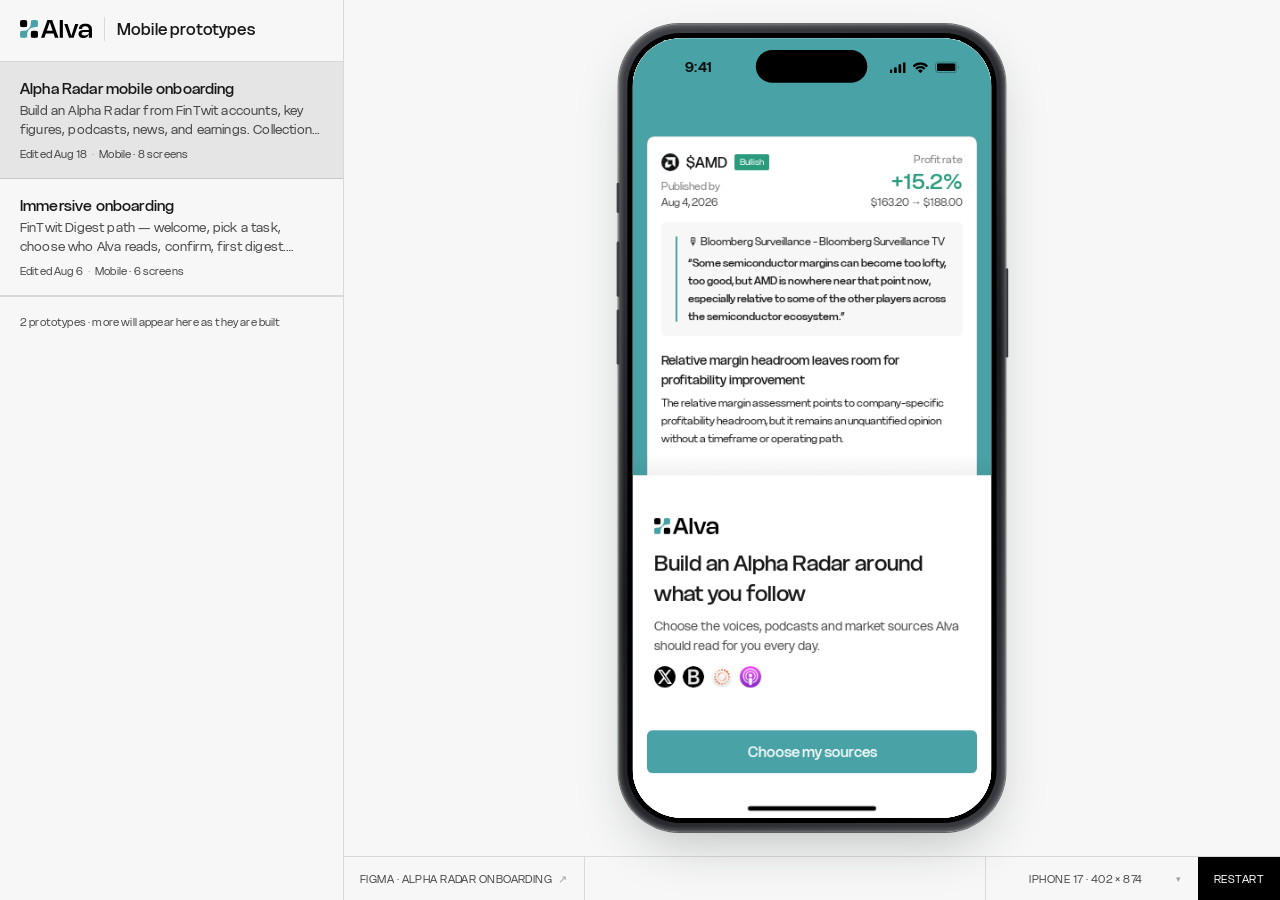
==== commit fcb02ea2: "The mark is the toggle; one stroke colour; the Figma cell stops hogging the bar No collapse glyph. A" ====
--- a/index.html
+++ b/index.html
@@ -9,7 +9,7 @@
 <link rel="icon" href="assets/logo-portrait2.svg" type="image/svg+xml">
 <link rel="preload" href="assets/fonts/Delight-Regular.ttf" as="font" type="font/ttf" crossorigin>
 <link rel="preload" href="assets/fonts/Delight-Medium.ttf" as="font" type="font/ttf" crossorigin>
-<link rel="stylesheet" href="shell.css?v=19">
+<link rel="stylesheet" href="shell.css?v=21">
 </head>
 <body>
 
@@ -34,15 +34,12 @@
     <div class="sidebar-scroll">
 
       <header class="sb-head">
-        <div class="wordmark">
+        <button class="brand" id="sidebarToggle" aria-expanded="true"
+                aria-controls="sidebar" aria-label="Collapse the list">
           <img src="assets/wordmark-symbol.svg" class="wm-symbol" alt="">
           <img src="assets/wordmark-text.svg" class="wm-text" alt="Alva">
-        </div>
+        </button>
         <h1>Mobile prototypes</h1>
-        <button class="sb-toggle" id="sidebarToggle" aria-expanded="true"
-                aria-controls="sidebar" aria-label="Collapse the list">
-          <img src="assets/icon-menu.svg" alt="">
-        </button>
       </header>
 
       <nav class="proto-list" id="protoList" aria-label="Prototypes"></nav>
@@ -73,7 +70,7 @@
          Every cell is its own target, edge to edge — no control is a small
          thing floating inside a bigger container. -->
     <div class="toolbar">
-      <a class="tb-cell tb-grow" id="figmaPill" href="#" target="_blank" rel="noopener" hidden>
+      <a class="tb-cell tb-lead" id="figmaPill" href="#" target="_blank" rel="noopener" hidden>
         <span id="figmaPillText">Figma source</span><span class="tb-ico">↗</span>
       </a>
       <div class="tb-select" id="deviceGroup">
@@ -95,6 +92,6 @@
 
 </div>
 
-<script src="shell.js?v=19"></script>
+<script src="shell.js?v=21"></script>
 </body>
 </html>
--- a/shell.css
+++ b/shell.css
@@ -39,6 +39,12 @@
   --n3: rgba(0, 0, 0, 0.3);
   --n10: #000;
   --l07: rgba(0, 0, 0, 0.07);
+  /* ONE stroke colour for the whole frame. It used to be two — l07 inside a
+     region, l12 between regions — which read as some lines mattering more
+     than others when in fact they all do the same job: they are the only
+     thing separating anything on a page with a single ground. Unified on the
+     darker of the two, so every divider that was l07 comes up a step. */
+  --line: var(--l12);
   --l12: rgba(0, 0, 0, 0.12);
   --br03: rgba(0, 0, 0, 0.03);
   --r-ct-l: 8px;
@@ -119,7 +125,7 @@
   position: relative;
   overflow: hidden;
   /* the hairline is the only thing separating it from the stage */
-  border-right: 0.5px solid var(--l12);
+  border-right: 0.5px solid var(--line);
 }
 .sidebar-scroll {
   height: 100%;
@@ -149,40 +155,30 @@
   align-items: center;
   gap: 12px;
   padding: 0 20px 20px;
-  border-bottom: 0.5px solid var(--l07);
-}
-.wordmark {
+  border-bottom: 0.5px solid var(--line);
+}
+/* The mark is the control. There is no collapse glyph to pick, because a
+   hamburger, a chevron and a panel icon all had to mean "the list" and none
+   of them says it — whereas the thing you click to get the list back is
+   obviously the thing that is still on screen when the list is gone. */
+.brand {
   display: flex;
   align-items: center;
   flex: none;
   height: 18px;
   gap: 3.5px;
-}
+  transition: opacity 0.15s ease;
+}
+.brand:hover { opacity: 0.6; }
+.brand:focus-visible { outline: 2px solid var(--m1); outline-offset: 4px; }
 .wm-symbol { height: 17.7px; width: auto; }
 .wm-text { height: 18px; width: auto; }
-
-/* The list's own control, at the top-left where a two-pane layout puts it.
-   24px is the glyph's box, not a button surface — there is no fill and no
-   border, so it is the icon itself that is the target, sized to the row. */
-.sb-toggle {
-  display: grid;
-  place-items: center;
-  flex: none;
-  margin-left: auto;
-  width: 24px;
-  height: 24px;
-  opacity: 0.55;
-  transition: opacity 0.15s ease;
-}
-.sb-toggle:hover { opacity: 1; }
-.sb-toggle:focus-visible { outline: 2px solid var(--m1); outline-offset: 2px; }
-.sb-toggle img { width: 15px; height: 13px; }
 
 /* Sized to sit level with the 18px wordmark rather than to be a page
    heading — the mockup is what the page is about. */
 .sb-head h1 {
   padding-left: 12px;
-  border-left: 0.5px solid var(--l12);
+  border-left: 0.5px solid var(--line);
   color: var(--n9);
   font-size: 16px;
   font-weight: 500;
@@ -206,7 +202,7 @@
   gap: 12px;
   padding: 16px 20px;
   border: 0;
-  border-bottom: 0.5px solid var(--l07);
+  border-bottom: 0.5px solid var(--line);
   border-radius: 0;
   text-decoration: none;
   color: inherit;
@@ -269,7 +265,7 @@
 .sb-foot {
   margin-top: 0;
   padding: 16px 20px 0;
-  border-top: 0.5px solid var(--l07);
+  border-top: 0.5px solid var(--line);
   font-size: 11px;
   line-height: 18px;
   color: var(--n7);
@@ -280,18 +276,31 @@
    toggle — so there is no rail width to keep in sync with its contents. */
 
 @media (min-width: 900px) {
+  /* The column goes to nothing — not to a rail. A rail is still a column,
+     and it would push the stage off-centre by its own width for no content.
+     The mark leaves the flow so it can stay on screen while the column it
+     lives in is zero, which is also why the sidebar stops clipping. */
   html[data-sidebar='collapsed'] .shell {
-    grid-template-columns: max-content minmax(0, 1fr);
-  }
-  html[data-sidebar='collapsed'] .sb-head {
-    gap: 8px;
-    border-bottom: 0;
-  }
+    grid-template-columns: 0 minmax(0, 1fr);
+  }
+  html[data-sidebar='collapsed'] .sidebar {
+    border-right: 0;
+    overflow: visible;
+  }
+  html[data-sidebar='collapsed'] .sidebar-scroll { overflow: visible; }
+  html[data-sidebar='collapsed'] .sb-head { border-bottom: 0; }
   html[data-sidebar='collapsed'] .sb-head h1,
-  html[data-sidebar='collapsed'] .wm-text,
   html[data-sidebar='collapsed'] .proto-list,
   html[data-sidebar='collapsed'] .sb-foot { display: none; }
-  html[data-sidebar='collapsed'] .sb-toggle { margin-left: 0; }
+
+  html[data-sidebar='collapsed'] .brand {
+    position: absolute;
+    z-index: 10;
+    /* 20 flat here: out of the flow there is no 24px row centring the 18px
+       mark, so no 3px to subtract. Same optical position either way. */
+    top: 20px;
+    left: 20px;
+  }
 }
 
 /* ─────────────────────────────────────────────
@@ -402,7 +411,7 @@
   align-items: stretch;
   height: var(--chrome-h);
   /* same ground as everything else; the hairline is the separation */
-  border-top: 0.5px solid var(--l12);
+  border-top: 0.5px solid var(--line);
 }
 
 .tb-cell {
@@ -412,7 +421,7 @@
   flex: none;
   padding: 0 16px;
   border: 0;
-  border-left: 0.5px solid var(--l07);
+  border-left: 0.5px solid var(--line);
   border-radius: 0;
   background: none;
   /* The micro-label register of the reference: uppercase, 11px, tight. It
@@ -430,12 +439,21 @@
 /* The Figma cell takes the slack, so the bar is always full and the actions
    stay hard against the right edge. Its label is the only thing here long
    enough to need truncating. */
-.tb-grow {
-  flex: 1 1 auto;
+/* Sized to its label, not to the slack. Letting it grow made a 800px cell
+   holding 200px of text — a target four times the size of the thing in it,
+   which is the same shape as a button floating in a container. The leftover
+   width is simply ground now, and the cell gets a right edge because it no
+   longer reaches the cells beside it. */
+.tb-lead {
+  flex: 0 1 auto;
   min-width: 0;
+  max-width: 40%;
+  margin-right: auto;
+  border-right: 0.5px solid var(--line);
   overflow: hidden;
-}
-.tb-grow > span:first-child {
+  text-overflow: ellipsis;
+}
+.tb-lead > span:first-child {
   overflow: hidden;
   text-overflow: ellipsis;
 }
@@ -505,7 +523,7 @@
   z-index: 5;
   display: flex;
   flex-direction: column;
-  border: 0.5px solid var(--l12);
+  border: 0.5px solid var(--line);
   border-bottom: 0;
   /* opaque, or the toolbar reads through it */
   background: var(--ground);
@@ -519,7 +537,7 @@
   padding: 0 16px;
   height: 40px;
   border: 0;
-  border-bottom: 0.5px solid var(--l07);
+  border-bottom: 0.5px solid var(--line);
   border-radius: 0;
   background: none;
   color: var(--n7);
@@ -575,7 +593,7 @@
     gap: 14px;
     padding: 20px;
     background: none;
-    border-bottom: 0.5px solid var(--l07);
+    border-bottom: 0.5px solid var(--line);
   }
   .proto-item .pi-title,
   .proto-item[aria-current='true'] .pi-title { color: var(--n9); }
@@ -617,9 +635,11 @@
   }
   .phone-buttons,
   .toolbar { display: none; }
-  /* nothing to collapse in a one-pane layout, so the control is absent
-     rather than present and inert */
-  .sb-toggle { display: none; }
+  /* Nothing to collapse in a one-pane layout. The mark stays — it is the
+     brand here, not a control — but it stops being pressable, so a tap
+     cannot store a collapsed state that only takes effect the next time
+     this is opened on a desktop. */
+  .brand { pointer-events: none; }
   .phone-screen {
     width: 100%;
     height: 100%;
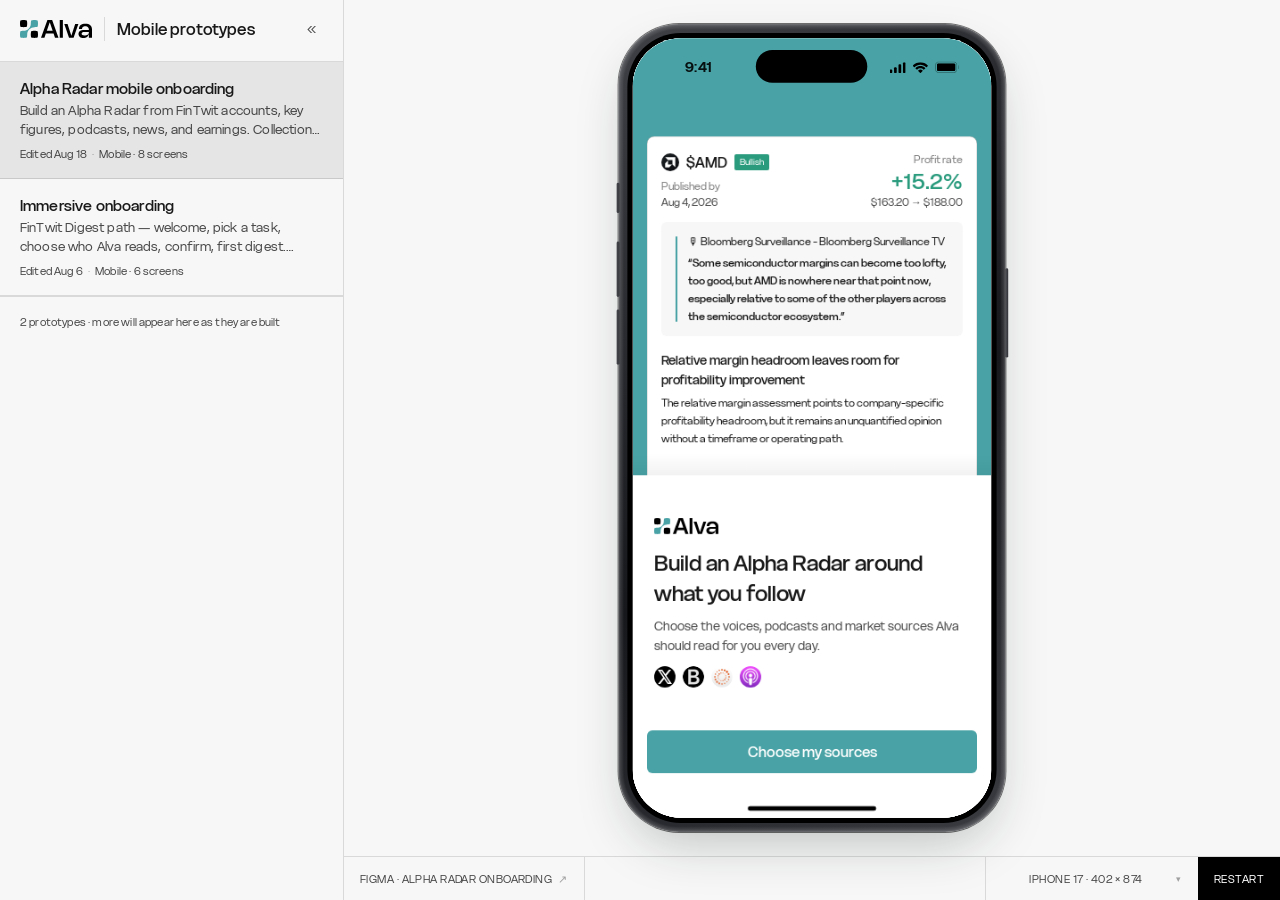
==== commit 5d598f35: "Bring back an explicit collapse control for the expanded state Making the wordmark the only toggle w" ====
--- a/index.html
+++ b/index.html
@@ -9,7 +9,7 @@
 <link rel="icon" href="assets/logo-portrait2.svg" type="image/svg+xml">
 <link rel="preload" href="assets/fonts/Delight-Regular.ttf" as="font" type="font/ttf" crossorigin>
 <link rel="preload" href="assets/fonts/Delight-Medium.ttf" as="font" type="font/ttf" crossorigin>
-<link rel="stylesheet" href="shell.css?v=21">
+<link rel="stylesheet" href="shell.css?v=22">
 </head>
 <body>
 
@@ -34,12 +34,14 @@
     <div class="sidebar-scroll">
 
       <header class="sb-head">
-        <button class="brand" id="sidebarToggle" aria-expanded="true"
-                aria-controls="sidebar" aria-label="Collapse the list">
+        <button class="brand" id="brandToggle" aria-controls="sidebar"
+                aria-label="Expand the list" disabled>
           <img src="assets/wordmark-symbol.svg" class="wm-symbol" alt="">
           <img src="assets/wordmark-text.svg" class="wm-text" alt="Alva">
         </button>
         <h1>Mobile prototypes</h1>
+        <button class="sb-collapse" id="collapseToggle" aria-expanded="true"
+                aria-controls="sidebar" aria-label="Collapse the list">«</button>
       </header>
 
       <nav class="proto-list" id="protoList" aria-label="Prototypes"></nav>
@@ -92,6 +94,6 @@
 
 </div>
 
-<script src="shell.js?v=21"></script>
+<script src="shell.js?v=22"></script>
 </body>
 </html>
--- a/shell.css
+++ b/shell.css
@@ -157,10 +157,9 @@
   padding: 0 20px 20px;
   border-bottom: 0.5px solid var(--line);
 }
-/* The mark is the control. There is no collapse glyph to pick, because a
-   hamburger, a chevron and a panel icon all had to mean "the list" and none
-   of them says it — whereas the thing you click to get the list back is
-   obviously the thing that is still on screen when the list is gone. */
+/* Expanded it is brand and nothing else — `disabled`, so it is not a focus
+   stop either. Collapsed it becomes the way back, because by then it is the
+   only thing left on screen and a glyph beside it would be decoration. */
 .brand {
   display: flex;
   align-items: center;
@@ -169,8 +168,33 @@
   gap: 3.5px;
   transition: opacity 0.15s ease;
 }
-.brand:hover { opacity: 0.6; }
+.brand:disabled { cursor: default; opacity: 1; }
+.brand:not(:disabled) { cursor: pointer; }
+.brand:not(:disabled):hover { opacity: 0.6; }
 .brand:focus-visible { outline: 2px solid var(--m1); outline-offset: 4px; }
+
+/* The discoverable half. A wordmark does not announce that it collapses
+   anything, so the expanded state carries an explicit control at the far end
+   of the header — the end a two-pane layout puts it.
+
+   A text glyph rather than an asset, because this shell already speaks that
+   way: the Figma cell ends in ↗ and the device cell in ▾. There is no clean
+   chevron in assets/ (they are all 45° corner arrows), and drawing one is
+   exactly what the icon rule forbids. */
+.sb-collapse {
+  display: grid;
+  place-items: center;
+  flex: none;
+  margin-left: auto;
+  width: 24px;
+  height: 24px;
+  color: var(--n7);
+  font-size: 14px;
+  line-height: 1;
+  transition: color 0.15s ease;
+}
+.sb-collapse:hover { color: var(--n9); }
+.sb-collapse:focus-visible { outline: 2px solid var(--m1); outline-offset: 0; }
 .wm-symbol { height: 17.7px; width: auto; }
 .wm-text { height: 18px; width: auto; }
 
@@ -635,11 +659,10 @@
   }
   .phone-buttons,
   .toolbar { display: none; }
-  /* Nothing to collapse in a one-pane layout. The mark stays — it is the
-     brand here, not a control — but it stops being pressable, so a tap
-     cannot store a collapsed state that only takes effect the next time
-     this is opened on a desktop. */
-  .brand { pointer-events: none; }
+  /* Nothing to collapse in a one-pane layout: the mark is brand only (it is
+     already `disabled` while expanded, which is the state a phone is always
+     in) and the control does not appear at all. */
+  .sb-collapse { display: none; }
   .phone-screen {
     width: 100%;
     height: 100%;
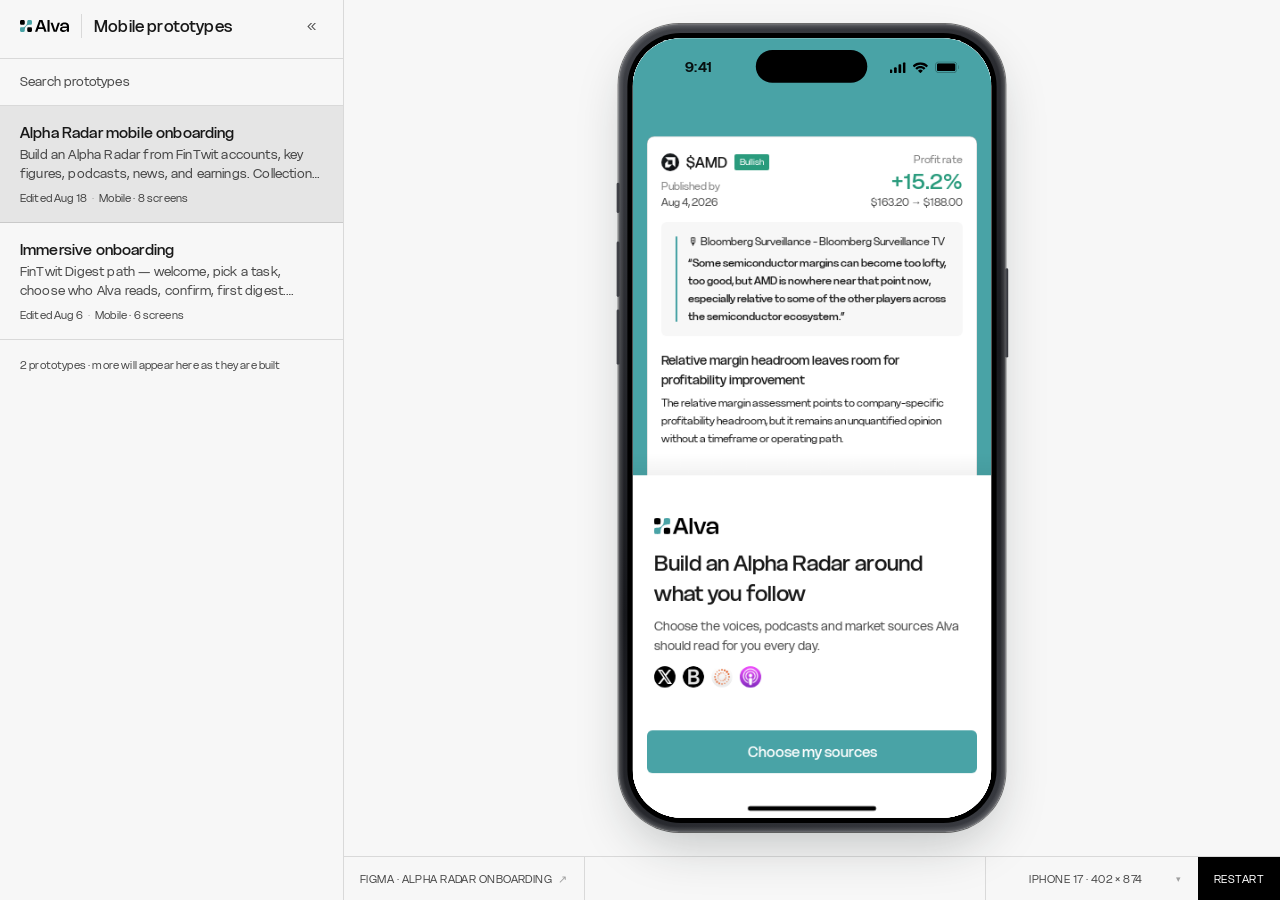
==== commit da00ae3f: "Cap-match the mark to the title, and add search over the list The mark was 18px against a title whos" ====
--- a/index.html
+++ b/index.html
@@ -9,7 +9,7 @@
 <link rel="icon" href="assets/logo-portrait2.svg" type="image/svg+xml">
 <link rel="preload" href="assets/fonts/Delight-Regular.ttf" as="font" type="font/ttf" crossorigin>
 <link rel="preload" href="assets/fonts/Delight-Medium.ttf" as="font" type="font/ttf" crossorigin>
-<link rel="stylesheet" href="shell.css?v=22">
+<link rel="stylesheet" href="shell.css?v=23">
 </head>
 <body>
 
@@ -44,7 +44,13 @@
                 aria-controls="sidebar" aria-label="Collapse the list">«</button>
       </header>
 
+      <div class="sb-search">
+        <input id="protoSearch" type="search" placeholder="Search prototypes"
+               aria-label="Search prototypes" autocomplete="off" spellcheck="false">
+      </div>
+
       <nav class="proto-list" id="protoList" aria-label="Prototypes"></nav>
+      <p class="sb-empty" id="protoEmpty" hidden></p>
 
       <p class="sb-foot" id="sbFoot"></p>
 
@@ -94,6 +100,6 @@
 
 </div>
 
-<script src="shell.js?v=22"></script>
+<script src="shell.js?v=23"></script>
 </body>
 </html>
--- a/shell.css
+++ b/shell.css
@@ -53,6 +53,12 @@
 
   --sidebar-w: 344px;
 
+  /* The wordmark, matched to the title's CAP HEIGHT rather than to its font
+     size. "Mobile prototypes" at 16px Medium measures 11.4px cap and 14.8px
+     ink; the mark used to be 18, which is 1.57× that cap and read as a
+     bigger thing sitting beside smaller text. 12 puts them level. */
+  --mark-h: 12px;
+
   /* The mounted device. shell.js overwrites this pair from DEVICES; the
      values here are the default (iPhone 17) so the stage is right on the
      first paint, before any script has run. */
@@ -135,13 +141,14 @@
      fill and its divider both reach the sidebar's edges — otherwise the row
      is a card floating in a container, which is the shape being removed.
 
-     17 on top, not 20, to put the MARK 20 from the top — matching the 20
-     each block carries on the left, so it reads as equidistant from both
-     edges. The header row is 24 tall (the toggle, and the title's line box)
-     and centres the 18px mark inside it, which supplies the other 3.
-     Aligning the mark to the row's top instead would fix the number and
-     break what it sits next to: the title's ink would then be 3px below it. */
-  padding: 17px 0 28px;
+     The MARK sits 20 from the top, matching the 20 each block carries on the
+     left, so it reads as equidistant from both edges. The padding is less
+     than 20 because the header row is 24 tall (the toggle, and the title's
+     line box) and centres the mark in it, which supplies the rest — hence
+     the subtraction rather than a bare number, so it survives the mark
+     changing size. Aligning the mark to the row's top instead would make the
+     number right and put the title's ink below it. */
+  padding: calc(20px - (24px - var(--mark-h)) / 2) 0 28px;
 }
 
 /* The header, the list and the footer are three bands, and a line is what
@@ -164,7 +171,7 @@
   display: flex;
   align-items: center;
   flex: none;
-  height: 18px;
+  height: var(--mark-h);
   gap: 3.5px;
   transition: opacity 0.15s ease;
 }
@@ -195,8 +202,48 @@
 }
 .sb-collapse:hover { color: var(--n9); }
 .sb-collapse:focus-visible { outline: 2px solid var(--m1); outline-offset: 0; }
-.wm-symbol { height: 17.7px; width: auto; }
-.wm-text { height: 18px; width: auto; }
+/* The symbol is a hair shorter than the text in the source art; keep that
+   ratio rather than setting both to one number. */
+.wm-symbol { height: calc(var(--mark-h) * 0.983); width: auto; }
+.wm-text { height: var(--mark-h); width: auto; }
+
+/* ── Search ──
+   A bare field filling its row, edge to edge. Not an input with a border and
+   a radius inside a padded container — that is the shape this shell spent the
+   day removing. Focus is a teal rule along the bottom edge, drawn as an inset
+   shadow so nothing shifts, because a fill would compete with the selected
+   row. */
+.sb-search {
+  border-bottom: 0.5px solid var(--line);
+  transition: box-shadow 0.15s ease;
+}
+.sb-search:focus-within { box-shadow: inset 0 -1.5px 0 0 var(--m1); }
+.sb-search input {
+  display: block;
+  width: 100%;
+  padding: 13px 20px;
+  border: 0;
+  background: none;
+  color: var(--n9);
+  font-family: inherit;
+  font-size: 13px;
+  line-height: 20px;
+  letter-spacing: inherit;
+}
+.sb-search input::placeholder { color: var(--n7); }
+.sb-search input:focus { outline: 0; }
+/* the UA's clear button is a small control inside a field — the exact shape
+   being avoided here. Esc clears instead. */
+.sb-search input::-webkit-search-cancel-button,
+.sb-search input::-webkit-search-decoration { -webkit-appearance: none; display: none; }
+
+.sb-empty {
+  padding: 20px;
+  border-bottom: 0.5px solid var(--line);
+  color: var(--n7);
+  font-size: 13px;
+  line-height: 20px;
+}
 
 /* Sized to sit level with the 18px wordmark rather than to be a page
    heading — the mockup is what the page is about. */
@@ -287,9 +334,11 @@
 .pi-go { display: none; }
 
 .sb-foot {
+  /* No rule of its own: the line above it is the last row's bottom border,
+     which is also what keeps filtering from leaving a stray line where a
+     hidden row used to be. */
   margin-top: 0;
   padding: 16px 20px 0;
-  border-top: 0.5px solid var(--line);
   font-size: 11px;
   line-height: 18px;
   color: var(--n7);
@@ -314,7 +363,9 @@
   html[data-sidebar='collapsed'] .sidebar-scroll { overflow: visible; }
   html[data-sidebar='collapsed'] .sb-head { border-bottom: 0; }
   html[data-sidebar='collapsed'] .sb-head h1,
+  html[data-sidebar='collapsed'] .sb-search,
   html[data-sidebar='collapsed'] .proto-list,
+  html[data-sidebar='collapsed'] .sb-empty,
   html[data-sidebar='collapsed'] .sb-foot { display: none; }
 
   html[data-sidebar='collapsed'] .brand {
@@ -602,7 +653,7 @@
     border-right: 0;
   }
   .sidebar-scroll {
-    padding: 17px 0 calc(48px + env(safe-area-inset-bottom));
+    padding: calc(20px - (24px - var(--mark-h)) / 2) 0 calc(48px + env(safe-area-inset-bottom));
     max-width: 620px;
     margin: 0 auto;
   }
